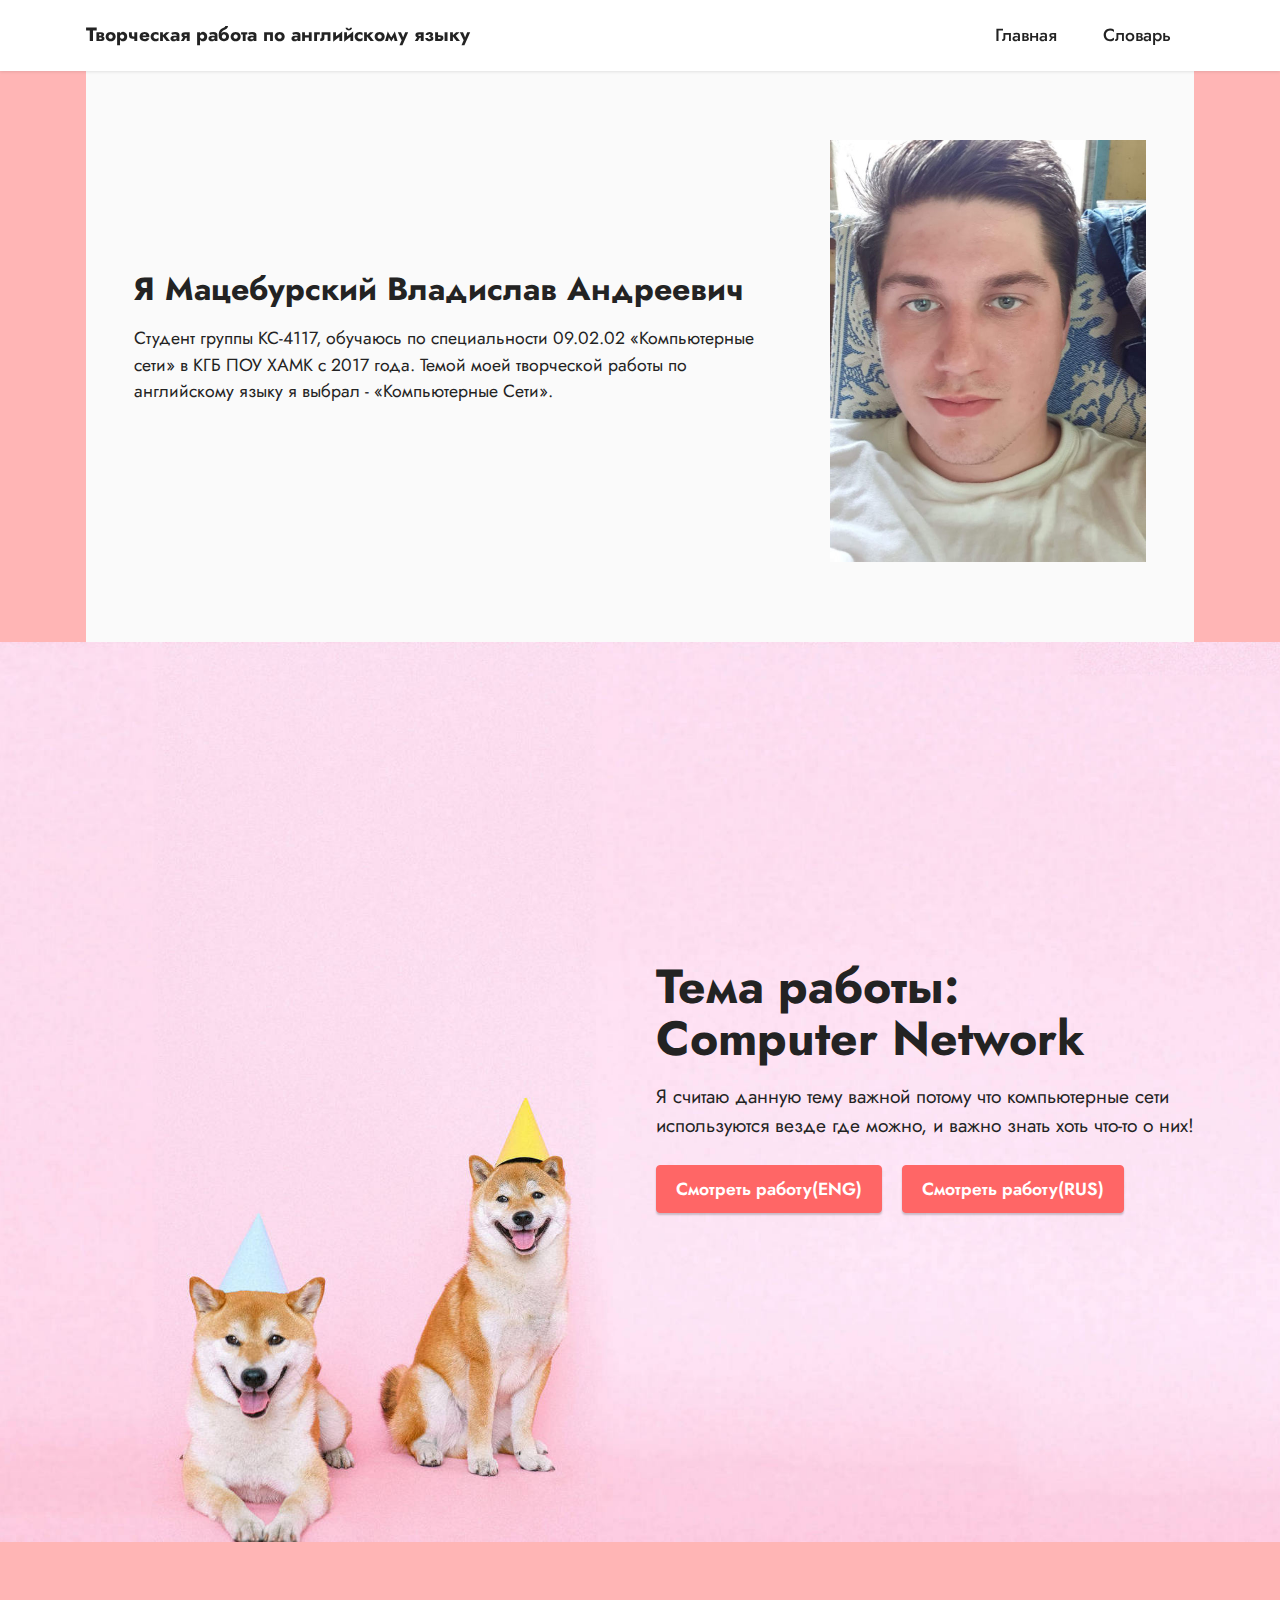
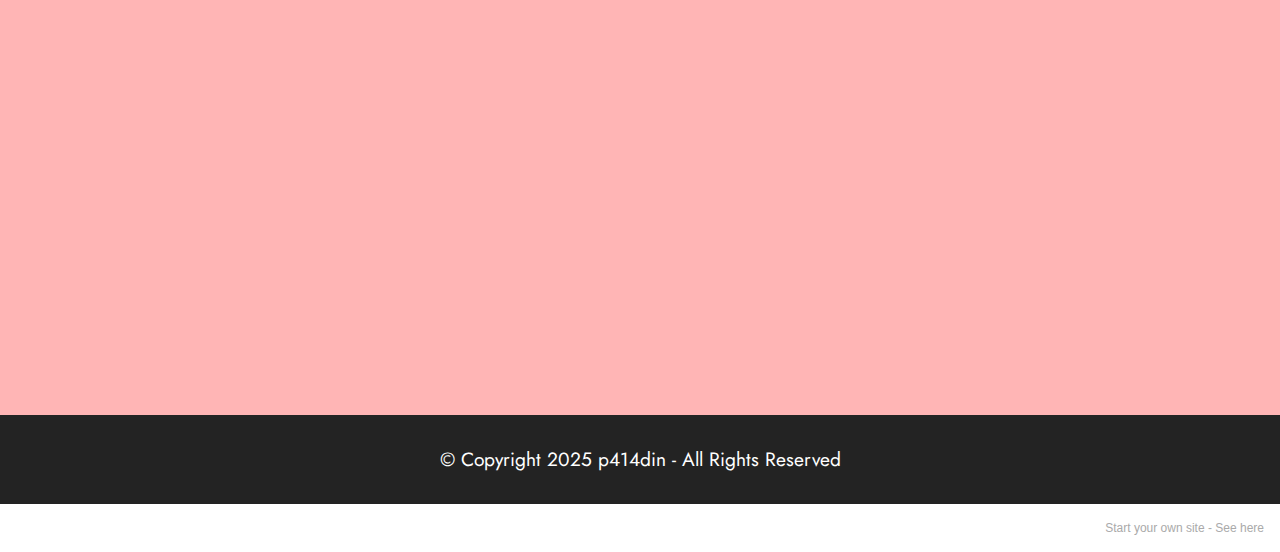
==== index.html @ f110c223 "site" ====
<!DOCTYPE html>
<html lang="ru"   >
<head>
  <!-- Site made with Mobirise Website Builder v5.2.0, https://mobirise.com -->
  <meta charset="UTF-8">
  <meta http-equiv="X-UA-Compatible" content="IE=edge">
  <meta name="generator" content="Mobirise v5.2.0, mobirise.com">
  <meta name="viewport" content="width=device-width, initial-scale=1, minimum-scale=1">
  <link rel="shortcut icon" href="assets/images/728302a9-39b8-4b54-9723-bbca6a184ed6-200x200-128x128-1.png" type="image/x-icon">
  <meta name="description" content="">
  
  
  <title>Home</title>
  <link rel="stylesheet" href="assets/tether/tether.min.css">
  <link rel="stylesheet" href="assets/bootstrap/css/bootstrap.min.css">
  <link rel="stylesheet" href="assets/bootstrap/css/bootstrap-grid.min.css">
  <link rel="stylesheet" href="assets/bootstrap/css/bootstrap-reboot.min.css">
  <link rel="stylesheet" href="assets/dropdown/css/style.css">
  <link rel="stylesheet" href="assets/socicon/css/styles.css">
  <link rel="stylesheet" href="assets/theme/css/style.css">
  <link rel="preload" as="style" href="assets/mobirise/css/mbr-additional.css"><link rel="stylesheet" href="assets/mobirise/css/mbr-additional.css" type="text/css">
  
  
  
  
</head>
<body>
  
  <section class="menu menu3 cid-snl3WfoTBf" once="menu" id="menu3-0">
    
    <nav class="navbar navbar-dropdown navbar-fixed-top navbar-expand-lg">
        <div class="container">
            <div class="navbar-brand">
                
                <span class="navbar-caption-wrap"><a class="navbar-caption text-black display-7" href="https://mobiri.se">Творческая работа по английскому языку</a></span>
            </div>
            <button class="navbar-toggler" type="button" data-toggle="collapse" data-target="#navbarSupportedContent" aria-controls="navbarNavAltMarkup" aria-expanded="false" aria-label="Toggle navigation">
                <div class="hamburger">
                    <span></span>
                    <span></span>
                    <span></span>
                    <span></span>
                </div>
            </button>
            <div class="collapse navbar-collapse" id="navbarSupportedContent">
                <ul class="navbar-nav nav-dropdown nav-right" data-app-modern-menu="true"><li class="nav-item"><a class="nav-link link text-black text-primary display-4" href="index.html">Главная</a></li>
                    
                    <li class="nav-item"><a class="nav-link link text-black text-primary display-4" href="page2.html">Словарь</a>
                    </li></ul>
                
                
            </div>
        </div>
    </nav>
</section>

<section class="features15 cid-snl63qIcV4" id="features16-3">

    

    
    <div class="container">
        <div class="content-wrapper">
            <div class="row align-items-center">
                <div class="col-12 col-lg">
                    <div class="text-wrapper">
                        <h6 class="card-title mbr-fonts-style display-5"><strong>Я Мацебурский Владислав Андреевич</strong></h6>
                        <p class="mbr-text mbr-fonts-style mb-4 display-4">Студент группы КС-4117, обучаюсь по специальности 09.02.02 «Компьютерные сети» в КГБ ПОУ ХАМК с 2017 года. Темой моей творческой работы по английскому языку я выбрал - «Компьютерные Сети».</p>
                        
                    </div>
                </div>
                <div class="col-12 col-lg-4">
                    <div class="image-wrapper">
                        <img src="assets/images/20200704-150035-632x843.jpg" alt="Mobirise">
                    </div>
                </div>
            </div>
        </div>
    </div>
</section>

<section class="header7 cid-snl48oc18W mbr-fullscreen" id="header7-1">

    

    

    <div class="text-right container">
        <div class="row justify-content-end">
            <div class="col-12 col-lg-6">
                <h1 class="mbr-section-title mbr-fonts-style mb-3 display-2"><strong>Тема работы: Computer Network</strong></h1>
                
                <p class="mbr-text mbr-fonts-style display-7">Я считаю данную тему важной потому что компьютерные сети используются везде где можно, и важно знать хоть что-то о них!</p>
                <div class="mbr-section-btn mt-3"><a class="btn btn-secondary display-4" href="page1.html">Смотреть работу(ENG)</a> <a class="btn btn-secondary display-4" href="page3.html">Смотреть работу(RUS)</a></div>
            </div>
        </div>
    </div>
</section>

<section class="header16 cid-sntyJ9G0XM" id="header16-y">

    

    

    <div class="container">
        <div class="row justify-content-center">
            <div class="col-12 col-lg-8">
                
                
                
                <div class="video-wrapper mt-4"><iframe class="mbr-embedded-video" src="https://www.youtube.com/embed/uaWW2tgfe-A?rel=0&amp;amp;showinfo=0&amp;autoplay=1&amp;loop=1&amp;playlist=uaWW2tgfe-A" width="1280" height="720" frameborder="0" allowfullscreen></iframe></div>
            </div>
        </div>
    </div>
</section>

<section class="footer7 cid-snnNPq6und" once="footers" id="footer7-w">

    

    

    <div class="container">
        <div class="media-container-row align-center mbr-white">
            <div class="col-12">
                <p class="mbr-text mb-0 mbr-fonts-style display-7">
                    © Copyright 2025 p414din - All Rights Reserved
                </p>
            </div>
        </div>
    </div>
</section><section style="background-color: #fff; font-family: -apple-system, BlinkMacSystemFont, 'Segoe UI', 'Roboto', 'Helvetica Neue', Arial, sans-serif; color:#aaa; font-size:12px; padding: 0; align-items: center; display: flex;"><a href="https://mobirise.site/t" style="flex: 1 1; height: 3rem; padding-left: 1rem;"></a><p style="flex: 0 0 auto; margin:0; padding-right:1rem;">Start your own site - <a href="https://mobirise.site/v" style="color:#aaa;">See here</a></p></section><script src="assets/web/assets/jquery/jquery.min.js"></script>  <script src="assets/popper/popper.min.js"></script>  <script src="assets/tether/tether.min.js"></script>  <script src="assets/bootstrap/js/bootstrap.min.js"></script>  <script src="assets/smoothscroll/smooth-scroll.js"></script>  <script src="assets/dropdown/js/nav-dropdown.js"></script>  <script src="assets/dropdown/js/navbar-dropdown.js"></script>  <script src="assets/touchswipe/jquery.touch-swipe.min.js"></script>  <script src="assets/playervimeo/vimeo_player.js"></script>  <script src="assets/theme/js/script.js"></script>  
  
  
</body>
</html>
---- assets/dropdown/css/style.css ----
.navbar-dropdown {
  left: 0;
  padding: 0;
  position: absolute;
  right: 0;
  top: 0;
  transition: all 0.45s ease;
  z-index: 1030;
  background: #282828; }
  .navbar-dropdown .navbar-logo {
    margin-right: 0.8rem;
    transition: margin 0.3s ease-in-out;
    vertical-align: middle; }
    .navbar-dropdown .navbar-logo img {
      height: 3.125rem;
      transition: all 0.3s ease-in-out; }
    .navbar-dropdown .navbar-logo.mbr-iconfont {
      font-size: 3.125rem;
      line-height: 3.125rem; }
  .navbar-dropdown .navbar-caption {
    font-weight: 700;
    white-space: normal;
    vertical-align: -4px;
    line-height: 3.125rem !important; }
    .navbar-dropdown .navbar-caption, .navbar-dropdown .navbar-caption:hover {
      color: inherit;
      text-decoration: none; }
  .navbar-dropdown .mbr-iconfont + .navbar-caption {
    vertical-align: -1px; }
  .navbar-dropdown.navbar-fixed-top {
    position: fixed; }
  .navbar-dropdown .navbar-brand span {
    vertical-align: -4px; }
  .navbar-dropdown.bg-color.transparent {
    background: none; }
  .navbar-dropdown.navbar-short .navbar-brand {
    padding: 0.625rem 0; }
    .navbar-dropdown.navbar-short .navbar-brand span {
      vertical-align: -1px; }
  .navbar-dropdown.navbar-short .navbar-caption {
    line-height: 2.375rem !important;
    vertical-align: -2px; }
  .navbar-dropdown.navbar-short .navbar-logo {
    margin-right: 0.5rem; }
    .navbar-dropdown.navbar-short .navbar-logo img {
      height: 2.375rem; }
    .navbar-dropdown.navbar-short .navbar-logo.mbr-iconfont {
      font-size: 2.375rem;
      line-height: 2.375rem; }
  .navbar-dropdown.navbar-short .mbr-table-cell {
    height: 3.625rem; }
  .navbar-dropdown .navbar-close {
    left: 0.6875rem;
    position: fixed;
    top: 0.75rem;
    z-index: 1000; }
  .navbar-dropdown .hamburger-icon {
    content: "";
    display: inline-block;
    vertical-align: middle;
    width: 16px;
    -webkit-box-shadow: 0 -6px 0 1px #282828,0 0 0 1px #282828,0 6px 0 1px #282828;
    -moz-box-shadow: 0 -6px 0 1px #282828,0 0 0 1px #282828,0 6px 0 1px #282828;
    box-shadow: 0 -6px 0 1px #282828,0 0 0 1px #282828,0 6px 0 1px #282828; }

.dropdown-menu .dropdown-toggle[data-toggle="dropdown-submenu"]::after {
  border-bottom: 0.35em solid transparent;
  border-left: 0.35em solid;
  border-right: 0;
  border-top: 0.35em solid transparent;
  margin-left: 0.3rem; }

.dropdown-menu .dropdown-item:focus {
  outline: 0; }

.nav-dropdown {
  font-size: 0.75rem;
  font-weight: 500;
  height: auto !important; }
  .nav-dropdown .nav-btn {
    padding-left: 1rem; }
  .nav-dropdown .link {
    margin: .667em 1.667em;
    font-weight: 500;
    padding: 0;
    transition: color .2s ease-in-out; }
    .nav-dropdown .link.dropdown-toggle {
      margin-right: 2.583em; }
      .nav-dropdown .link.dropdown-toggle::after {
        margin-left: .25rem;
        border-top: 0.35em solid;
        border-right: 0.35em solid transparent;
        border-left: 0.35em solid transparent;
        border-bottom: 0; }
      .nav-dropdown .link.dropdown-toggle[aria-expanded="true"] {
        margin: 0;
        padding: 0.667em 3.263em  0.667em 1.667em; }
  .nav-dropdown .link::after,
  .nav-dropdown .dropdown-item::after {
    color: inherit; }
  .nav-dropdown .btn {
    font-size: 0.75rem;
    font-weight: 700;
    letter-spacing: 0;
    margin-bottom: 0;
    padding-left: 1.25rem;
    padding-right: 1.25rem; }
  .nav-dropdown .dropdown-menu {
    border-radius: 0;
    border: 0;
    left: 0;
    margin: 0;
    padding-bottom: 1.25rem;
    padding-top: 1.25rem;
    position: relative; }
  .nav-dropdown .dropdown-submenu {
    margin-left: 0.125rem;
    top: 0; }
  .nav-dropdown .dropdown-item {
    font-weight: 500;
    line-height: 2;
    padding: 0.3846em 4.615em 0.3846em 1.5385em;
    position: relative;
    transition: color .2s ease-in-out, background-color .2s ease-in-out; }
    .nav-dropdown .dropdown-item::after {
      margin-top: -0.3077em;
      position: absolute;
      right: 1.1538em;
      top: 50%; }
    .nav-dropdown .dropdown-item:focus, .nav-dropdown .dropdown-item:hover {
      background: none; }

@media (max-width: 767px) {
  .nav-dropdown.navbar-toggleable-sm {
    bottom: 0;
    display: none;
    left: 0;
    overflow-x: hidden;
    position: fixed;
    top: 0;
    transform: translateX(-100%);
    -ms-transform: translateX(-100%);
    -webkit-transform: translateX(-100%);
    width: 18.75rem;
    z-index: 999; } }
.nav-dropdown.navbar-toggleable-xl {
  bottom: 0;
  display: none;
  left: 0;
  overflow-x: hidden;
  position: fixed;
  top: 0;
  transform: translateX(-100%);
  -ms-transform: translateX(-100%);
  -webkit-transform: translateX(-100%);
  width: 18.75rem;
  z-index: 999; }

.nav-dropdown-sm {
  display: block !important;
  overflow-x: hidden;
  overflow: auto;
  padding-top: 3.875rem; }
  .nav-dropdown-sm::after {
    content: "";
    display: block;
    height: 3rem;
    width: 100%; }
  .nav-dropdown-sm.collapse.in ~ .navbar-close {
    display: block !important; }
  .nav-dropdown-sm.collapsing, .nav-dropdown-sm.collapse.in {
    transform: translateX(0);
    -ms-transform: translateX(0);
    -webkit-transform: translateX(0);
    transition: all 0.25s ease-out;
    -webkit-transition: all 0.25s ease-out;
    background: #282828; }
  .nav-dropdown-sm.collapsing[aria-expanded="false"] {
    transform: translateX(-100%);
    -ms-transform: translateX(-100%);
    -webkit-transform: translateX(-100%); }
  .nav-dropdown-sm .nav-item {
    display: block;
    margin-left: 0 !important;
    padding-left: 0; }
  .nav-dropdown-sm .link,
  .nav-dropdown-sm .dropdown-item {
    border-top: 1px dotted rgba(255, 255, 255, 0.1);
    font-size: 0.8125rem;
    line-height: 1.6;
    margin: 0 !important;
    padding: 0.875rem 2.4rem 0.875rem 1.5625rem !important;
    position: relative;
    white-space: normal; }
    .nav-dropdown-sm .link:focus, .nav-dropdown-sm .link:hover,
    .nav-dropdown-sm .dropdown-item:focus,
    .nav-dropdown-sm .dropdown-item:hover {
      background: rgba(0, 0, 0, 0.2) !important;
      color: #c0a375; }
  .nav-dropdown-sm .nav-btn {
    position: relative;
    padding: 1.5625rem 1.5625rem 0 1.5625rem; }
    .nav-dropdown-sm .nav-btn::before {
      border-top: 1px dotted rgba(255, 255, 255, 0.1);
      content: "";
      left: 0;
      position: absolute;
      top: 0;
      width: 100%; }
    .nav-dropdown-sm .nav-btn + .nav-btn {
      padding-top: 0.625rem; }
      .nav-dropdown-sm .nav-btn + .nav-btn::before {
        display: none; }
  .nav-dropdown-sm .btn {
    padding: 0.625rem 0; }
  .nav-dropdown-sm .dropdown-toggle[data-toggle="dropdown-submenu"]::after {
    margin-left: .25rem;
    border-top: 0.35em solid;
    border-right: 0.35em solid transparent;
    border-left: 0.35em solid transparent;
    border-bottom: 0; }
  .nav-dropdown-sm .dropdown-toggle[data-toggle="dropdown-submenu"][aria-expanded="true"]::after {
    border-top: 0;
    border-right: 0.35em solid transparent;
    border-left: 0.35em solid transparent;
    border-bottom: 0.35em solid; }
  .nav-dropdown-sm .dropdown-menu {
    margin: 0;
    padding: 0;
    position: relative;
    top: 0;
    left: 0;
    width: 100%;
    border: 0;
    float: none;
    border-radius: 0;
    background: none; }
  .nav-dropdown-sm .dropdown-submenu {
    left: 100%;
    margin-left: 0.125rem;
    margin-top: -1.25rem;
    top: 0; }

.navbar-toggleable-sm .nav-dropdown .dropdown-menu {
  position: absolute; }

.navbar-toggleable-sm .nav-dropdown .dropdown-submenu {
  left: 100%;
  margin-left: 0.125rem;
  margin-top: -1.25rem;
  top: 0; }

.navbar-toggleable-sm.opened .nav-dropdown .dropdown-menu {
  position: relative; }

.navbar-toggleable-sm.opened .nav-dropdown .dropdown-submenu {
  left: 0;
  margin-left: 00rem;
  margin-top: 0rem;
  top: 0; }

.is-builder .nav-dropdown.collapsing {
  transition: none !important; }

/*# sourceMappingURL=style.css.map */
---- assets/socicon/css/styles.css ----
@charset "UTF-8";

@font-face {
  font-family: 'Socicon';
  src:  url('../fonts/socicon.eot');
  src:  url('../fonts/socicon.eot?#iefix') format('embedded-opentype'),
    url('../fonts/socicon.woff2') format('woff2'),
    url('../fonts/socicon.ttf') format('truetype'),
    url('../fonts/socicon.woff') format('woff'),
    url('../fonts/socicon.svg#socicon') format('svg');
  font-weight: normal;
  font-style: normal;
}

[data-icon]:before {
  font-family: "socicon" !important;
  content: attr(data-icon);
  font-style: normal !important;
  font-weight: normal !important;
  font-variant: normal !important;
  text-transform: none !important;
  speak: none;
  line-height: 1;
  -webkit-font-smoothing: antialiased;
  -moz-osx-font-smoothing: grayscale;
}

[class^="socicon-"], [class*=" socicon-"] {
  /* use !important to prevent issues with browser extensions that change fonts */
  font-family: 'Socicon' !important;
  speak: none;
  font-style: normal;
  font-weight: normal;
  font-variant: normal;
  text-transform: none;
  line-height: 1;

  /* Better Font Rendering =========== */
  -webkit-font-smoothing: antialiased;
  -moz-osx-font-smoothing: grayscale;
}

.socicon-eitaa:before {
  content: "\e97c";
}
.socicon-soroush:before {
  content: "\e97d";
}
.socicon-bale:before {
  content: "\e97e";
}
.socicon-zazzle:before {
  content: "\e97b";
}
.socicon-society6:before {
  content: "\e97a";
}
.socicon-redbubble:before {
  content: "\e979";
}
.socicon-avvo:before {
  content: "\e978";
}
.socicon-stitcher:before {
  content: "\e977";
}
.socicon-googlehangouts:before {
  content: "\e974";
}
.socicon-dlive:before {
  content: "\e975";
}
.socicon-vsco:before {
  content: "\e976";
}
.socicon-flipboard:before {
  content: "\e973";
}
.socicon-ubuntu:before {
  content: "\e958";
}
.socicon-artstation:before {
  content: "\e959";
}
.socicon-invision:before {
  content: "\e95a";
}
.socicon-torial:before {
  content: "\e95b";
}
.socicon-collectorz:before {
  content: "\e95c";
}
.socicon-seenthis:before {
  content: "\e95d";
}
.socicon-googleplaymusic:before {
  content: "\e95e";
}
.socicon-debian:before {
  content: "\e95f";
}
.socicon-filmfreeway:before {
  content: "\e960";
}
.socicon-gnome:before {
  content: "\e961";
}
.socicon-itchio:before {
  content: "\e962";
}
.socicon-jamendo:before {
  content: "\e963";
}
.socicon-mix:before {
  content: "\e964";
}
.socicon-sharepoint:before {
  content: "\e965";
}
.socicon-tinder:before {
  content: "\e966";
}
.socicon-windguru:before {
  content: "\e967";
}
.socicon-cdbaby:before {
  content: "\e968";
}
.socicon-elementaryos:before {
  content: "\e969";
}
.socicon-stage32:before {
  content: "\e96a";
}
.socicon-tiktok:before {
  content: "\e96b";
}
.socicon-gitter:before {
  content: "\e96c";
}
.socicon-letterboxd:before {
  content: "\e96d";
}
.socicon-threema:before {
  content: "\e96e";
}
.socicon-splice:before {
  content: "\e96f";
}
.socicon-metapop:before {
  content: "\e970";
}
.socicon-naver:before {
  content: "\e971";
}
.socicon-remote:before {
  content: "\e972";
}
.socicon-internet:before {
  content: "\e957";
}
.socicon-moddb:before {
  content: "\e94b";
}
.socicon-indiedb:before {
  content: "\e94c";
}
.socicon-traxsource:before {
  content: "\e94d";
}
.socicon-gamefor:before {
  content: "\e94e";
}
.socicon-pixiv:before {
  content: "\e94f";
}
.socicon-myanimelist:before {
  content: "\e950";
}
.socicon-blackberry:before {
  content: "\e951";
}
.socicon-wickr:before {
  content: "\e952";
}
.socicon-spip:before {
  content: "\e953";
}
.socicon-napster:before {
  content: "\e954";
}
.socicon-beatport:before {
  content: "\e955";
}
.socicon-hackerone:before {
  content: "\e956";
}
.socicon-hackernews:before {
  content: "\e946";
}
.socicon-smashwords:before {
  content: "\e947";
}
.socicon-kobo:before {
  content: "\e948";
}
.socicon-bookbub:before {
  content: "\e949";
}
.socicon-mailru:before {
  content: "\e94a";
}
.socicon-gitlab:before {
  content: "\e945";
}
.socicon-instructables:before {
  content: "\e944";
}
.socicon-portfolio:before {
  content: "\e943";
}
.socicon-codered:before {
  content: "\e940";
}
.socicon-origin:before {
  content: "\e941";
}
.socicon-nextdoor:before {
  content: "\e942";
}
.socicon-udemy:before {
  content: "\e93f";
}
.socicon-livemaster:before {
  content: "\e93e";
}
.socicon-crunchbase:before {
  content: "\e93b";
}
.socicon-homefy:before {
  content: "\e93c";
}
.socicon-calendly:before {
  content: "\e93d";
}
.socicon-realtor:before {
  content: "\e90f";
}
.socicon-tidal:before {
  content: "\e910";
}
.socicon-qobuz:before {
  content: "\e911";
}
.socicon-natgeo:before {
  content: "\e912";
}
.socicon-mastodon:before {
  content: "\e913";
}
.socicon-unsplash:before {
  content: "\e914";
}
.socicon-homeadvisor:before {
  content: "\e915";
}
.socicon-angieslist:before {
  content: "\e916";
}
.socicon-codepen:before {
  content: "\e917";
}
.socicon-slack:before {
  content: "\e918";
}
.socicon-openaigym:before {
  content: "\e919";
}
.socicon-logmein:before {
  content: "\e91a";
}
.socicon-fiverr:before {
  content: "\e91b";
}
.socicon-gotomeeting:before {
  content: "\e91c";
}
.socicon-aliexpress:before {
  content: "\e91d";
}
.socicon-guru:before {
  content: "\e91e";
}
.socicon-appstore:before {
  content: "\e91f";
}
.socicon-homes:before {
  content: "\e920";
}
.socicon-zoom:before {
  content: "\e921";
}
.socicon-alibaba:before {
  content: "\e922";
}
.socicon-craigslist:before {
  content: "\e923";
}
.socicon-wix:before {
  content: "\e924";
}
.socicon-redfin:before {
  content: "\e925";
}
.socicon-googlecalendar:before {
  content: "\e926";
}
.socicon-shopify:before {
  content: "\e927";
}
.socicon-freelancer:before {
  content: "\e928";
}
.socicon-seedrs:before {
  content: "\e929";
}
.socicon-bing:before {
  content: "\e92a";
}
.socicon-doodle:before {
  content: "\e92b";
}
.socicon-bonanza:before {
  content: "\e92c";
}
.socicon-squarespace:before {
  content: "\e92d";
}
.socicon-toptal:before {
  content: "\e92e";
}
.socicon-gust:before {
  content: "\e92f";
}
.socicon-ask:before {
  content: "\e930";
}
.socicon-trulia:before {
  content: "\e931";
}
.socicon-loomly:before {
  content: "\e932";
}
.socicon-ghost:before {
  content: "\e933";
}
.socicon-upwork:before {
  content: "\e934";
}
.socicon-fundable:before {
  content: "\e935";
}
.socicon-booking:before {
  content: "\e936";
}
.socicon-googlemaps:before {
  content: "\e937";
}
.socicon-zillow:before {
  content: "\e938";
}
.socicon-niconico:before {
  content: "\e939";
}
.socicon-toneden:before {
  content: "\e93a";
}
.socicon-augment:before {
  content: "\e908";
}
.socicon-bitbucket:before {
  content: "\e909";
}
.socicon-fyuse:before {
  content: "\e90a";
}
.socicon-yt-gaming:before {
  content: "\e90b";
}
.socicon-sketchfab:before {
  content: "\e90c";
}
.socicon-mobcrush:before {
  content: "\e90d";
}
.socicon-microsoft:before {
  content: "\e90e";
}
.socicon-pandora:before {
  content: "\e907";
}
.socicon-messenger:before {
  content: "\e906";
}
.socicon-gamewisp:before {
  content: "\e905";
}
.socicon-bloglovin:before {
  content: "\e904";
}
.socicon-tunein:before {
  content: "\e903";
}
.socicon-gamejolt:before {
  content: "\e901";
}
.socicon-trello:before {
  content: "\e902";
}
.socicon-spreadshirt:before {
  content: "\e900";
}
.socicon-500px:before {
  content: "\e000";
}
.socicon-8tracks:before {
  content: "\e001";
}
.socicon-airbnb:before {
  content: "\e002";
}
.socicon-alliance:before {
  content: "\e003";
}
.socicon-amazon:before {
  content: "\e004";
}
.socicon-amplement:before {
  content: "\e005";
}
.socicon-android:before {
  content: "\e006";
}
.socicon-angellist:before {
  content: "\e007";
}
.socicon-apple:before {
  content: "\e008";
}
.socicon-appnet:before {
  content: "\e009";
}
.socicon-baidu:before {
  content: "\e00a";
}
.socicon-bandcamp:before {
  content: "\e00b";
}
.socicon-battlenet:before {
  content: "\e00c";
}
.socicon-mixer:before {
  content: "\e00d";
}
.socicon-bebee:before {
  content: "\e00e";
}
.socicon-bebo:before {
  content: "\e00f";
}
.socicon-behance:before {
  content: "\e010";
}
.socicon-blizzard:before {
  content: "\e011";
}
.socicon-blogger:before {
  content: "\e012";
}
.socicon-buffer:before {
  content: "\e013";
}
.socicon-chrome:before {
  content: "\e014";
}
.socicon-coderwall:before {
  content: "\e015";
}
.socicon-curse:before {
  content: "\e016";
}
.socicon-dailymotion:before {
  content: "\e017";
}
.socicon-deezer:before {
  content: "\e018";
}
.socicon-delicious:before {
  content: "\e019";
}
.socicon-deviantart:before {
  content: "\e01a";
}
.socicon-diablo:before {
  content: "\e01b";
}
.socicon-digg:before {
  content: "\e01c";
}
.socicon-discord:before {
  content: "\e01d";
}
.socicon-disqus:before {
  content: "\e01e";
}
.socicon-douban:before {
  content: "\e01f";
}
.socicon-draugiem:before {
  content: "\e020";
}
.socicon-dribbble:before {
  content: "\e021";
}
.socicon-drupal:before {
  content: "\e022";
}
.socicon-ebay:before {
  content: "\e023";
}
.socicon-ello:before {
  content: "\e024";
}
.socicon-endomodo:before {
  content: "\e025";
}
.socicon-envato:before {
  content: "\e026";
}
.socicon-etsy:before {
  content: "\e027";
}
.socicon-facebook:before {
  content: "\e028";
}
.socicon-feedburner:before {
  content: "\e029";
}
.socicon-filmweb:before {
  content: "\e02a";
}
.socicon-firefox:before {
  content: "\e02b";
}
.socicon-flattr:before {
  content: "\e02c";
}
.socicon-flickr:before {
  content: "\e02d";
}
.socicon-formulr:before {
  content: "\e02e";
}
.socicon-forrst:before {
  content: "\e02f";
}
.socicon-foursquare:before {
  content: "\e030";
}
.socicon-friendfeed:before {
  content: "\e031";
}
.socicon-github:before {
  content: "\e032";
}
.socicon-goodreads:before {
  content: "\e033";
}
.socicon-google:before {
  content: "\e034";
}
.socicon-googlescholar:before {
  content: "\e035";
}
.socicon-googlegroups:before {
  content: "\e036";
}
.socicon-googlephotos:before {
  content: "\e037";
}
.socicon-googleplus:before {
  content: "\e038";
}
.socicon-grooveshark:before {
  content: "\e039";
}
.socicon-hackerrank:before {
  content: "\e03a";
}
.socicon-hearthstone:before {
  content: "\e03b";
}
.socicon-hellocoton:before {
  content: "\e03c";
}
.socicon-heroes:before {
  content: "\e03d";
}
.socicon-smashcast:before {
  content: "\e03e";
}
.socicon-horde:before {
  content: "\e03f";
}
.socicon-houzz:before {
  content: "\e040";
}
.socicon-icq:before {
  content: "\e041";
}
.socicon-identica:before {
  content: "\e042";
}
.socicon-imdb:before {
  content: "\e043";
}
.socicon-instagram:before {
  content: "\e044";
}
.socicon-issuu:before {
  content: "\e045";
}
.socicon-istock:before {
  content: "\e046";
}
.socicon-itunes:before {
  content: "\e047";
}
.socicon-keybase:before {
  content: "\e048";
}
.socicon-lanyrd:before {
  content: "\e049";
}
.socicon-lastfm:before {
  content: "\e04a";
}
.socicon-line:before {
  content: "\e04b";
}
.socicon-linkedin:before {
  content: "\e04c";
}
.socicon-livejournal:before {
  content: "\e04d";
}
.socicon-lyft:before {
  content: "\e04e";
}
.socicon-macos:before {
  content: "\e04f";
}
.socicon-mail:before {
  content: "\e050";
}
.socicon-medium:before {
  content: "\e051";
}
.socicon-meetup:before {
  content: "\e052";
}
.socicon-mixcloud:before {
  content: "\e053";
}
.socicon-modelmayhem:before {
  content: "\e054";
}
.socicon-mumble:before {
  content: "\e055";
}
.socicon-myspace:before {
  content: "\e056";
}
.socicon-newsvine:before {
  content: "\e057";
}
.socicon-nintendo:before {
  content: "\e058";
}
.socicon-npm:before {
  content: "\e059";
}
.socicon-odnoklassniki:before {
  content: "\e05a";
}
.socicon-openid:before {
  content: "\e05b";
}
.socicon-opera:before {
  content: "\e05c";
}
.socicon-outlook:before {
  content: "\e05d";
}
.socicon-overwatch:before {
  content: "\e05e";
}
.socicon-patreon:before {
  content: "\e05f";
}
.socicon-paypal:before {
  content: "\e060";
}
.socicon-periscope:before {
  content: "\e061";
}
.socicon-persona:before {
  content: "\e062";
}
.socicon-pinterest:before {
  content: "\e063";
}
.socicon-play:before {
  content: "\e064";
}
.socicon-player:before {
  content: "\e065";
}
.socicon-playstation:before {
  content: "\e066";
}
.socicon-pocket:before {
  content: "\e067";
}
.socicon-qq:before {
  content: "\e068";
}
.socicon-quora:before {
  content: "\e069";
}
.socicon-raidcall:before {
  content: "\e06a";
}
.socicon-ravelry:before {
  content: "\e06b";
}
.socicon-reddit:before {
  content: "\e06c";
}
.socicon-renren:before {
  content: "\e06d";
}
.socicon-researchgate:before {
  content: "\e06e";
}
.socicon-residentadvisor:before {
  content: "\e06f";
}
.socicon-reverbnation:before {
  content: "\e070";
}
.socicon-rss:before {
  content: "\e071";
}
.socicon-sharethis:before {
  content: "\e072";
}
.socicon-skype:before {
  content: "\e073";
}
.socicon-slideshare:before {
  content: "\e074";
}
.socicon-smugmug:before {
  content: "\e075";
}
.socicon-snapchat:before {
  content: "\e076";
}
.socicon-songkick:before {
  content: "\e077";
}
.socicon-soundcloud:before {
  content: "\e078";
}
.socicon-spotify:before {
  content: "\e079";
}
.socicon-stackexchange:before {
  content: "\e07a";
}
.socicon-stackoverflow:before {
  content: "\e07b";
}
.socicon-starcraft:before {
  content: "\e07c";
}
.socicon-stayfriends:before {
  content: "\e07d";
}
.socicon-steam:before {
  content: "\e07e";
}
.socicon-storehouse:before {
  content: "\e07f";
}
.socicon-strava:before {
  content: "\e080";
}
.socicon-streamjar:before {
  content: "\e081";
}
.socicon-stumbleupon:before {
  content: "\e082";
}
.socicon-swarm:before {
  content: "\e083";
}
.socicon-teamspeak:before {
  content: "\e084";
}
.socicon-teamviewer:before {
  content: "\e085";
}
.socicon-technorati:before {
  content: "\e086";
}
.socicon-telegram:before {
  content: "\e087";
}
.socicon-tripadvisor:before {
  content: "\e088";
}
.socicon-tripit:before {
  content: "\e089";
}
.socicon-triplej:before {
  content: "\e08a";
}
.socicon-tumblr:before {
  content: "\e08b";
}
.socicon-twitch:before {
  content: "\e08c";
}
.socicon-twitter:before {
  content: "\e08d";
}
.socicon-uber:before {
  content: "\e08e";
}
.socicon-ventrilo:before {
  content: "\e08f";
}
.socicon-viadeo:before {
  content: "\e090";
}
.socicon-viber:before {
  content: "\e091";
}
.socicon-viewbug:before {
  content: "\e092";
}
.socicon-vimeo:before {
  content: "\e093";
}
.socicon-vine:before {
  content: "\e094";
}
.socicon-vkontakte:before {
  content: "\e095";
}
.socicon-warcraft:before {
  content: "\e096";
}
.socicon-wechat:before {
  content: "\e097";
}
.socicon-weibo:before {
  content: "\e098";
}
.socicon-whatsapp:before {
  content: "\e099";
}
.socicon-wikipedia:before {
  content: "\e09a";
}
.socicon-windows:before {
  content: "\e09b";
}
.socicon-wordpress:before {
  content: "\e09c";
}
.socicon-wykop:before {
  content: "\e09d";
}
.socicon-xbox:before {
  content: "\e09e";
}
.socicon-xing:before {
  content: "\e09f";
}
.socicon-yahoo:before {
  content: "\e0a0";
}
.socicon-yammer:before {
  content: "\e0a1";
}
.socicon-yandex:before {
  content: "\e0a2";
}
.socicon-yelp:before {
  content: "\e0a3";
}
.socicon-younow:before {
  content: "\e0a4";
}
.socicon-youtube:before {
  content: "\e0a5";
}
.socicon-zapier:before {
  content: "\e0a6";
}
.socicon-zerply:before {
  content: "\e0a7";
}
.socicon-zomato:before {
  content: "\e0a8";
}
.socicon-zynga:before {
  content: "\e0a9";
}
---- assets/theme/css/style.css ----
section {
  background-color: #ffffff;
}

body {
  font-style: normal;
  line-height: 1.5;
  font-weight: 400;
  color: #232323;
  position: relative;
}

section,
.container,
.container-fluid {
  position: relative;
  word-wrap: break-word;
}

a.mbr-iconfont:hover {
  text-decoration: none;
}

.article .lead p,
.article .lead ul,
.article .lead ol,
.article .lead pre,
.article .lead blockquote {
  margin-bottom: 0;
}

a {
  font-style: normal;
  font-weight: 400;
  cursor: pointer;
}

a, a:hover {
  text-decoration: none;
}

.mbr-section-title {
  font-style: normal;
  line-height: 1.3;
}

.mbr-section-subtitle {
  line-height: 1.3;
}

.mbr-text {
  font-style: normal;
  line-height: 1.7;
}

h1,
h2,
h3,
h4,
h5,
h6,
.display-1,
.display-2,
.display-4,
.display-5,
.display-7,
span,
p,
a {
  line-height: 1;
  word-break: break-word;
  word-wrap: break-word;
  font-weight: 400;
}

b,
strong {
  font-weight: bold;
}

input:-webkit-autofill, input:-webkit-autofill:hover, input:-webkit-autofill:focus, input:-webkit-autofill:active {
  -webkit-transition-delay: 9999s;
          transition-delay: 9999s;
  -webkit-transition-property: background-color, color;
  transition-property: background-color, color;
}

textarea[type="hidden"] {
  display: none;
}

section {
  background-position: 50% 50%;
  background-repeat: no-repeat;
  background-size: cover;
}

section .mbr-background-video,
section .mbr-background-video-preview {
  position: absolute;
  bottom: 0;
  left: 0;
  right: 0;
  top: 0;
}

.hidden {
  visibility: hidden;
}

.mbr-z-index20 {
  z-index: 20;
}

/*! Base colors */
.mbr-white {
  color: #ffffff;
}

.mbr-black {
  color: #111111;
}

.mbr-bg-white {
  background-color: #ffffff;
}

.mbr-bg-black {
  background-color: #000000;
}

/*! Text-aligns */
.align-left {
  text-align: left;
}

.align-center {
  text-align: center;
}

.align-right {
  text-align: right;
}

/*! Font-weight  */
.mbr-light {
  font-weight: 300;
}

.mbr-regular {
  font-weight: 400;
}

.mbr-semibold {
  font-weight: 500;
}

.mbr-bold {
  font-weight: 700;
}

/*! Media  */
.media-content {
  -ms-flex-preferred-size: 100%;
      flex-basis: 100%;
}

.media-container-row {
  display: -webkit-box;
  display: -ms-flexbox;
  display: flex;
  -webkit-box-orient: horizontal;
  -webkit-box-direction: normal;
      -ms-flex-direction: row;
          flex-direction: row;
  -ms-flex-wrap: wrap;
      flex-wrap: wrap;
  -webkit-box-pack: center;
      -ms-flex-pack: center;
          justify-content: center;
  -ms-flex-line-pack: center;
      align-content: center;
  -webkit-box-align: start;
      -ms-flex-align: start;
          align-items: start;
}

.media-container-row .media-size-item {
  width: 400px;
}

.media-container-column {
  display: -webkit-box;
  display: -ms-flexbox;
  display: flex;
  -webkit-box-orient: vertical;
  -webkit-box-direction: normal;
      -ms-flex-direction: column;
          flex-direction: column;
  -ms-flex-wrap: wrap;
      flex-wrap: wrap;
  -webkit-box-pack: center;
      -ms-flex-pack: center;
          justify-content: center;
  -ms-flex-line-pack: center;
      align-content: center;
  -webkit-box-align: stretch;
      -ms-flex-align: stretch;
          align-items: stretch;
}

.media-container-column > * {
  width: 100%;
}

@media (min-width: 992px) {
  .media-container-row {
    -ms-flex-wrap: nowrap;
        flex-wrap: nowrap;
  }
}

figure {
  margin-bottom: 0;
  overflow: hidden;
}

figure[mbr-media-size] {
  -webkit-transition: width 0.1s;
  transition: width 0.1s;
}

img,
iframe {
  display: block;
  width: 100%;
}

.card {
  background-color: transparent;
  border: none;
}

.card-box {
  width: 100%;
}

.card-img {
  text-align: center;
  -ms-flex-negative: 0;
      flex-shrink: 0;
  -webkit-flex-shrink: 0;
}

.media {
  max-width: 100%;
  margin: 0 auto;
}

.mbr-figure {
  -ms-flex-item-align: center;
      -ms-grid-row-align: center;
      align-self: center;
}

.media-container > div {
  max-width: 100%;
}

.mbr-figure img,
.card-img img {
  width: 100%;
}

@media (max-width: 991px) {
  .media-size-item {
    width: auto !important;
  }
  .media {
    width: auto;
  }
  .mbr-figure {
    width: 100% !important;
  }
}

/*! Buttons */
.mbr-section-btn {
  margin-left: -0.6rem;
  margin-right: -0.6rem;
  font-size: 0;
}

.btn {
  font-weight: 600;
  border-width: 1px;
  font-style: normal;
  margin: 0.6rem 0.6rem;
  white-space: normal;
  -webkit-transition: all 0.2s ease-in-out;
  transition: all 0.2s ease-in-out;
  display: -webkit-inline-box;
  display: -ms-inline-flexbox;
  display: inline-flex;
  -webkit-box-align: center;
      -ms-flex-align: center;
          align-items: center;
  -webkit-box-pack: center;
      -ms-flex-pack: center;
          justify-content: center;
  word-break: break-word;
}

.btn-sm {
  font-weight: 600;
  letter-spacing: 0px;
  -webkit-transition: all 0.3s ease-in-out;
  transition: all 0.3s ease-in-out;
}

.btn-md {
  font-weight: 600;
  letter-spacing: 0px;
  -webkit-transition: all 0.3s ease-in-out;
  transition: all 0.3s ease-in-out;
}

.btn-lg {
  font-weight: 600;
  letter-spacing: 0px;
  -webkit-transition: all 0.3s ease-in-out;
  transition: all 0.3s ease-in-out;
}

.btn-form {
  margin: 0;
}

.btn-form:hover {
  cursor: pointer;
}

nav .mbr-section-btn {
  margin-left: 0rem;
  margin-right: 0rem;
}

/*! Btn icon margin */
.btn .mbr-iconfont,
.btn.btn-sm .mbr-iconfont {
  -webkit-box-ordinal-group: 2;
      -ms-flex-order: 1;
          order: 1;
  cursor: pointer;
  margin-left: 0.5rem;
  vertical-align: sub;
}

.btn.btn-md .mbr-iconfont,
.btn.btn-md .mbr-iconfont {
  margin-left: 0.8rem;
}

.mbr-regular {
  font-weight: 400;
}

.mbr-semibold {
  font-weight: 500;
}

.mbr-bold {
  font-weight: 700;
}

[type="submit"] {
  -webkit-appearance: none;
}

/*! Full-screen */
.mbr-fullscreen .mbr-overlay {
  min-height: 100vh;
}

.mbr-fullscreen {
  display: -webkit-box;
  display: -ms-flexbox;
  display: flex;
  display: -moz-flex;
  display: -ms-flex;
  display: -o-flex;
  -webkit-box-align: center;
      -ms-flex-align: center;
          align-items: center;
  min-height: 100vh;
  padding-top: 3rem;
  padding-bottom: 3rem;
}

/*! Map */
.map {
  height: 25rem;
  position: relative;
}

.map iframe {
  width: 100%;
  height: 100%;
}

/*! Scroll to top arrow */
.mbr-arrow-up {
  bottom: 25px;
  right: 90px;
  position: fixed;
  text-align: right;
  z-index: 5000;
  color: #ffffff;
  font-size: 22px;
}

.mbr-arrow-up a {
  background: rgba(0, 0, 0, 0.2);
  border-radius: 50%;
  color: #fff;
  display: inline-block;
  height: 60px;
  width: 60px;
  border: 2px solid #fff;
  outline-style: none !important;
  position: relative;
  text-decoration: none;
  -webkit-transition: all 0.3s ease-in-out;
  transition: all 0.3s ease-in-out;
  cursor: pointer;
  text-align: center;
}

.mbr-arrow-up a:hover {
  background-color: rgba(0, 0, 0, 0.4);
}

.mbr-arrow-up a i {
  line-height: 60px;
}

.mbr-arrow-up-icon {
  display: block;
  color: #fff;
}

.mbr-arrow-up-icon::before {
  content: "\203a";
  display: inline-block;
  font-family: serif;
  font-size: 22px;
  line-height: 1;
  font-style: normal;
  position: relative;
  top: 6px;
  left: -4px;
  -webkit-transform: rotate(-90deg);
          transform: rotate(-90deg);
}

/*! Arrow Down */
.mbr-arrow {
  position: absolute;
  bottom: 45px;
  left: 50%;
  width: 60px;
  height: 60px;
  cursor: pointer;
  background-color: rgba(80, 80, 80, 0.5);
  border-radius: 50%;
  -webkit-transform: translateX(-50%);
          transform: translateX(-50%);
}

@media (max-width: 767px) {
  .mbr-arrow {
    display: none;
  }
}

.mbr-arrow > a {
  display: inline-block;
  text-decoration: none;
  outline-style: none;
  -webkit-animation: arrowdown 1.7s ease-in-out infinite;
          animation: arrowdown 1.7s ease-in-out infinite;
  color: #ffffff;
}

.mbr-arrow > a > i {
  position: absolute;
  top: -2px;
  left: 15px;
  font-size: 2rem;
}

#scrollToTop a i::before {
  content: "";
  position: absolute;
  display: block;
  border-bottom: 2.5px solid #fff;
  border-left: 2.5px solid #fff;
  width: 27.8%;
  height: 27.8%;
  left: 50%;
  top: 50%;
  -webkit-transform: rotate(135deg);
  transform: translateY(-30%) translateX(-50%) rotate(135deg);
}

@keyframes arrowdown {
  0% {
    -webkit-transform: translateY(0px);
            transform: translateY(0px);
  }
  50% {
    -webkit-transform: translateY(-5px);
            transform: translateY(-5px);
  }
  100% {
    -webkit-transform: translateY(0px);
            transform: translateY(0px);
  }
}

@-webkit-keyframes arrowdown {
  0% {
    -webkit-transform: translateY(0px);
            transform: translateY(0px);
  }
  50% {
    -webkit-transform: translateY(-5px);
            transform: translateY(-5px);
  }
  100% {
    -webkit-transform: translateY(0px);
            transform: translateY(0px);
  }
}

@media (max-width: 500px) {
  .mbr-arrow-up {
    left: 50%;
    right: auto;
  }
}

/*Gradients animation*/
@keyframes gradient-animation {
  from {
    background-position: 0% 100%;
    -webkit-animation-timing-function: ease-in-out;
            animation-timing-function: ease-in-out;
  }
  to {
    background-position: 100% 0%;
    -webkit-animation-timing-function: ease-in-out;
            animation-timing-function: ease-in-out;
  }
}

@-webkit-keyframes gradient-animation {
  from {
    background-position: 0% 100%;
    -webkit-animation-timing-function: ease-in-out;
            animation-timing-function: ease-in-out;
  }
  to {
    background-position: 100% 0%;
    -webkit-animation-timing-function: ease-in-out;
            animation-timing-function: ease-in-out;
  }
}

.bg-gradient {
  background-size: 200% 200%;
  animation: gradient-animation 5s infinite alternate;
  -webkit-animation: gradient-animation 5s infinite alternate;
}

.menu .navbar-brand {
  display: -webkit-flex;
}

.menu .navbar-brand span {
  display: -webkit-box;
  display: -ms-flexbox;
  display: flex;
  display: -webkit-flex;
}

.menu .navbar-brand .navbar-caption-wrap {
  display: -webkit-flex;
}

.menu .navbar-brand .navbar-logo img {
  display: -webkit-flex;
}

@media (min-width: 768px) and (max-width: 991px) {
  .menu .navbar-toggleable-sm .navbar-nav {
    display: -webkit-box;
    display: -ms-flexbox;
  }
}

@media (max-width: 991px) {
  .menu .navbar-collapse {
    max-height: 93.5vh;
  }
  .menu .navbar-collapse.show {
    overflow: auto;
  }
}

@media (min-width: 992px) {
  .menu .navbar-nav.nav-dropdown {
    display: -webkit-flex;
  }
  .menu .navbar-toggleable-sm .navbar-collapse {
    display: -webkit-flex !important;
  }
  .menu .collapsed .navbar-collapse {
    max-height: 93.5vh;
  }
  .menu .collapsed .navbar-collapse.show {
    overflow: auto;
  }
}

@media (max-width: 767px) {
  .menu .navbar-collapse {
    max-height: 80vh;
  }
}

.nav-link .mbr-iconfont {
  margin-right: .5rem;
}

.navbar {
  display: -webkit-flex;
  -webkit-flex-wrap: wrap;
  -webkit-align-items: center;
  -webkit-justify-content: space-between;
}

.navbar-collapse {
  -webkit-flex-basis: 100%;
  -webkit-flex-grow: 1;
  -webkit-align-items: center;
}

.nav-dropdown .link {
  padding: 0.667em 1.667em !important;
  margin: 0 !important;
}

.nav {
  display: -webkit-flex;
  -webkit-flex-wrap: wrap;
}

.row {
  display: -webkit-flex;
  -webkit-flex-wrap: wrap;
}

.justify-content-center {
  -webkit-justify-content: center;
}

.form-inline {
  display: -webkit-flex;
}

.card-wrapper {
  -webkit-flex: 1;
}

.carousel-control {
  z-index: 10;
  display: -webkit-flex;
}

.carousel-controls {
  display: -webkit-flex;
}

.media {
  display: -webkit-flex;
}

.form-group:focus {
  outline: none;
}

.jq-selectbox__select {
  padding: 7px 0;
  position: relative;
}

.jq-selectbox__dropdown {
  overflow: hidden;
  border-radius: 10px;
  position: absolute;
  top: 100%;
  left: 0 !important;
  width: 100% !important;
}

.jq-selectbox__trigger-arrow {
  right: 0;
  -webkit-transform: translateY(-50%);
          transform: translateY(-50%);
}

.jq-selectbox li {
  padding: 1.07em 0.5em;
}

input[type="range"] {
  padding-left: 0 !important;
  padding-right: 0 !important;
}

.modal-dialog,
.modal-content {
  height: 100%;
}

.modal-dialog .carousel-inner {
  height: calc(100vh - 1.75rem);
}

@media (max-width: 575px) {
  .modal-dialog .carousel-inner {
    height: calc(100vh - 1rem);
  }
}

.carousel-item {
  text-align: center;
}

.carousel-item img {
  margin: auto;
}

.navbar-toggler {
  -webkit-align-self: flex-start;
  -ms-flex-item-align: start;
  align-self: flex-start;
  padding: 0.25rem 0.75rem;
  font-size: 1.25rem;
  line-height: 1;
  background: transparent;
  border: 1px solid transparent;
  border-radius: 0.25rem;
}

.navbar-toggler:focus,
.navbar-toggler:hover {
  text-decoration: none;
}

.navbar-toggler-icon {
  display: inline-block;
  width: 1.5em;
  height: 1.5em;
  vertical-align: middle;
  content: "";
  background: no-repeat center center;
  background-size: 100% 100%;
}

.navbar-toggler-left {
  position: absolute;
  left: 1rem;
}

.navbar-toggler-right {
  position: absolute;
  right: 1rem;
}

.card-img {
  width: auto;
}

.menu .navbar.collapsed:not(.beta-menu) {
  -webkit-box-orient: vertical;
  -webkit-box-direction: normal;
      -ms-flex-direction: column;
          flex-direction: column;
}

.carousel-item.active,
.carousel-item-next,
.carousel-item-prev {
  display: -webkit-box;
  display: -ms-flexbox;
  display: flex;
}

.note-air-layout .dropup .dropdown-menu,
.note-air-layout .navbar-fixed-bottom .dropdown .dropdown-menu {
  bottom: initial !important;
}

html,
body {
  height: auto;
  min-height: 100vh;
}

.dropup .dropdown-toggle::after {
  display: none;
}

.form-asterisk {
  font-family: initial;
  position: absolute;
  top: -2px;
  font-weight: normal;
}

.form-control-label {
  position: relative;
  cursor: pointer;
  margin-bottom: 0.357em;
  padding: 0;
}

.alert {
  color: #ffffff;
  border-radius: 0;
  border: 0;
  font-size: 1.1rem;
  line-height: 1.5;
  margin-bottom: 1.875rem;
  padding: 1.25rem;
  position: relative;
  text-align: center;
}

.alert.alert-form::after {
  background-color: inherit;
  bottom: -7px;
  content: "";
  display: block;
  height: 14px;
  left: 50%;
  margin-left: -7px;
  position: absolute;
  -webkit-transform: rotate(45deg);
          transform: rotate(45deg);
  width: 14px;
}

.form-control {
  background-color: #ffffff;
  background-clip: border-box;
  color: #232323;
  line-height: 1rem !important;
  height: auto;
  padding: 0.6rem 1.2rem;
  -webkit-transition: border-color 0.25s ease 0s;
  transition: border-color 0.25s ease 0s;
  border: 1px solid transparent !important;
  border-radius: 4px;
  -webkit-box-shadow: rgba(0, 0, 0, 0.07) 0px 1px 1px 0px, rgba(0, 0, 0, 0.07) 0px 1px 3px 0px, rgba(0, 0, 0, 0.03) 0px 0px 0px 1px;
          box-shadow: rgba(0, 0, 0, 0.07) 0px 1px 1px 0px, rgba(0, 0, 0, 0.07) 0px 1px 3px 0px, rgba(0, 0, 0, 0.03) 0px 0px 0px 1px;
}

.form-active .form-control:invalid {
  border-color: red;
}

form .row {
  margin-left: -0.6rem;
  margin-right: -0.6rem;
}

form .row [class*="col"] {
  padding-left: 0.6rem;
  padding-right: 0.6rem;
}

form .mbr-section-btn {
  margin: 0;
  padding-left: 0.6rem;
  padding-right: 0.6rem;
}

form .btn {
  display: -webkit-box;
  display: -ms-flexbox;
  display: flex;
  padding: 0.6rem 1.2rem;
  margin: 0;
}

form .form-check-input {
  margin-top: .5;
}

textarea.form-control {
  line-height: 1.5rem !important;
}

.form-group {
  margin-bottom: 1.2rem;
}

.form-control,
form .btn {
  min-height: 48px;
}

.gdpr-block label span.textGDPR input[name='gdpr'] {
  top: 7px;
}

.form-control:focus {
  -webkit-box-shadow: none;
          box-shadow: none;
}

:focus {
  outline: none;
}

.mbr-overlay {
  background-color: #000;
  bottom: 0;
  left: 0;
  opacity: 0.5;
  position: absolute;
  right: 0;
  top: 0;
  z-index: 0;
  pointer-events: none;
}

blockquote {
  font-style: italic;
  padding: 3rem;
  font-size: 1.09rem;
  position: relative;
  border-left: 3px solid;
}

ul,
ol,
pre,
blockquote {
  margin-bottom: 2.3125rem;
}

.mt-4 {
  margin-top: 2rem !important;
}

.mb-4 {
  margin-bottom: 2rem !important;
}

@media (min-width: 992px) {
  .container {
    padding-left: 16px;
    padding-right: 16px;
  }
  .row {
    margin-left: -16px;
    margin-right: -16px;
  }
  .row > [class*="col"] {
    padding-left: 16px;
    padding-right: 16px;
  }
}

@media (min-width: 768px) {
  .container-fluid {
    padding-left: 32px;
    padding-right: 32px;
  }
}

@media (min-width: 768px) and (max-width: 991px) {
  .mbr-container {
    padding-left: 32px;
    padding-right: 32px;
  }
}

@media (max-width: 767px) {
  .mbr-container {
    padding-left: 16px;
    padding-right: 16px;
  }
}

.card-wrapper,
.item-wrapper {
  overflow: hidden;
}

.app-video-wrapper > img {
  opacity: 1;
}
/*# sourceMappingURL=style.css.map */.engine {
	position: absolute;
	text-indent: -2400px;
	text-align: center;
	padding: 0;
	top: 0;
	left: -2400px;
}
---- assets/mobirise/css/mbr-additional.css ----
@import url(https://fonts.googleapis.com/css?family=Jost:100,200,300,400,500,600,700,800,900,100i,200i,300i,400i,500i,600i,700i,800i,900i&display=swap);





body {
  font-family: Jost;
}
.display-1 {
  font-family: 'Jost', sans-serif;
  font-size: 4.6rem;
  line-height: 1.1;
}
.display-1 > .mbr-iconfont {
  font-size: 5.75rem;
}
.display-2 {
  font-family: 'Jost', sans-serif;
  font-size: 3rem;
  line-height: 1.1;
}
.display-2 > .mbr-iconfont {
  font-size: 3.75rem;
}
.display-4 {
  font-family: 'Jost', sans-serif;
  font-size: 1.1rem;
  line-height: 1.5;
}
.display-4 > .mbr-iconfont {
  font-size: 1.375rem;
}
.display-5 {
  font-family: 'Jost', sans-serif;
  font-size: 2rem;
  line-height: 1.5;
}
.display-5 > .mbr-iconfont {
  font-size: 2.5rem;
}
.display-7 {
  font-family: 'Jost', sans-serif;
  font-size: 1.2rem;
  line-height: 1.5;
}
.display-7 > .mbr-iconfont {
  font-size: 1.5rem;
}
/* ---- Fluid typography for mobile devices ---- */
/* 1.4 - font scale ratio ( bootstrap == 1.42857 ) */
/* 100vw - current viewport width */
/* (48 - 20)  48 == 48rem == 768px, 20 == 20rem == 320px(minimal supported viewport) */
/* 0.65 - min scale variable, may vary */
@media (max-width: 992px) {
  .display-1 {
    font-size: 3.68rem;
  }
}
@media (max-width: 768px) {
  .display-1 {
    font-size: 3.22rem;
    font-size: calc( 2.26rem + (4.6 - 2.26) * ((100vw - 20rem) / (48 - 20)));
    line-height: calc( 1.1 * (2.26rem + (4.6 - 2.26) * ((100vw - 20rem) / (48 - 20))));
  }
  .display-2 {
    font-size: 2.4rem;
    font-size: calc( 1.7rem + (3 - 1.7) * ((100vw - 20rem) / (48 - 20)));
    line-height: calc( 1.3 * (1.7rem + (3 - 1.7) * ((100vw - 20rem) / (48 - 20))));
  }
  .display-4 {
    font-size: 0.88rem;
    font-size: calc( 1.0350000000000001rem + (1.1 - 1.0350000000000001) * ((100vw - 20rem) / (48 - 20)));
    line-height: calc( 1.4 * (1.0350000000000001rem + (1.1 - 1.0350000000000001) * ((100vw - 20rem) / (48 - 20))));
  }
  .display-5 {
    font-size: 1.6rem;
    font-size: calc( 1.35rem + (2 - 1.35) * ((100vw - 20rem) / (48 - 20)));
    line-height: calc( 1.4 * (1.35rem + (2 - 1.35) * ((100vw - 20rem) / (48 - 20))));
  }
  .display-7 {
    font-size: 0.96rem;
    font-size: calc( 1.07rem + (1.2 - 1.07) * ((100vw - 20rem) / (48 - 20)));
    line-height: calc( 1.4 * (1.07rem + (1.2 - 1.07) * ((100vw - 20rem) / (48 - 20))));
  }
}
/* Buttons */
.btn {
  padding: 0.6rem 1.2rem;
  border-radius: 4px;
}
.btn-sm {
  padding: 0.6rem 1.2rem;
  border-radius: 4px;
}
.btn-md {
  padding: 0.6rem 1.2rem;
  border-radius: 4px;
}
.btn-lg {
  padding: 1rem 2.6rem;
  border-radius: 4px;
}
.bg-primary {
  background-color: #6592e6 !important;
}
.bg-success {
  background-color: #40b0bf !important;
}
.bg-info {
  background-color: #47b5ed !important;
}
.bg-warning {
  background-color: #ffe161 !important;
}
.bg-danger {
  background-color: #ff9966 !important;
}
.btn-primary,
.btn-primary:active {
  background-color: #6592e6 !important;
  border-color: #6592e6 !important;
  color: #ffffff !important;
  box-shadow: 0 2px 2px 0 rgba(0, 0, 0, 0.2);
}
.btn-primary:hover,
.btn-primary:focus,
.btn-primary.focus,
.btn-primary.active {
  color: #ffffff !important;
  background-color: #2260d2 !important;
  border-color: #2260d2 !important;
  box-shadow: 0 2px 5px 0 rgba(0, 0, 0, 0.2);
}
.btn-primary.disabled,
.btn-primary:disabled {
  color: #ffffff !important;
  background-color: #2260d2 !important;
  border-color: #2260d2 !important;
}
.btn-secondary,
.btn-secondary:active {
  background-color: #ff6666 !important;
  border-color: #ff6666 !important;
  color: #ffffff !important;
  box-shadow: 0 2px 2px 0 rgba(0, 0, 0, 0.2);
}
.btn-secondary:hover,
.btn-secondary:focus,
.btn-secondary.focus,
.btn-secondary.active {
  color: #ffffff !important;
  background-color: #ff0f0f !important;
  border-color: #ff0f0f !important;
  box-shadow: 0 2px 5px 0 rgba(0, 0, 0, 0.2);
}
.btn-secondary.disabled,
.btn-secondary:disabled {
  color: #ffffff !important;
  background-color: #ff0f0f !important;
  border-color: #ff0f0f !important;
}
.btn-info,
.btn-info:active {
  background-color: #47b5ed !important;
  border-color: #47b5ed !important;
  color: #ffffff !important;
  box-shadow: 0 2px 2px 0 rgba(0, 0, 0, 0.2);
}
.btn-info:hover,
.btn-info:focus,
.btn-info.focus,
.btn-info.active {
  color: #ffffff !important;
  background-color: #148cca !important;
  border-color: #148cca !important;
  box-shadow: 0 2px 5px 0 rgba(0, 0, 0, 0.2);
}
.btn-info.disabled,
.btn-info:disabled {
  color: #ffffff !important;
  background-color: #148cca !important;
  border-color: #148cca !important;
}
.btn-success,
.btn-success:active {
  background-color: #40b0bf !important;
  border-color: #40b0bf !important;
  color: #ffffff !important;
  box-shadow: 0 2px 2px 0 rgba(0, 0, 0, 0.2);
}
.btn-success:hover,
.btn-success:focus,
.btn-success.focus,
.btn-success.active {
  color: #ffffff !important;
  background-color: #2a747e !important;
  border-color: #2a747e !important;
  box-shadow: 0 2px 5px 0 rgba(0, 0, 0, 0.2);
}
.btn-success.disabled,
.btn-success:disabled {
  color: #ffffff !important;
  background-color: #2a747e !important;
  border-color: #2a747e !important;
}
.btn-warning,
.btn-warning:active {
  background-color: #ffe161 !important;
  border-color: #ffe161 !important;
  color: #614f00 !important;
  box-shadow: 0 2px 2px 0 rgba(0, 0, 0, 0.2);
}
.btn-warning:hover,
.btn-warning:focus,
.btn-warning.focus,
.btn-warning.active {
  color: #0a0800 !important;
  background-color: #ffd10a !important;
  border-color: #ffd10a !important;
  box-shadow: 0 2px 5px 0 rgba(0, 0, 0, 0.2);
}
.btn-warning.disabled,
.btn-warning:disabled {
  color: #614f00 !important;
  background-color: #ffd10a !important;
  border-color: #ffd10a !important;
}
.btn-danger,
.btn-danger:active {
  background-color: #ff9966 !important;
  border-color: #ff9966 !important;
  color: #ffffff !important;
  box-shadow: 0 2px 2px 0 rgba(0, 0, 0, 0.2);
}
.btn-danger:hover,
.btn-danger:focus,
.btn-danger.focus,
.btn-danger.active {
  color: #ffffff !important;
  background-color: #ff5f0f !important;
  border-color: #ff5f0f !important;
  box-shadow: 0 2px 5px 0 rgba(0, 0, 0, 0.2);
}
.btn-danger.disabled,
.btn-danger:disabled {
  color: #ffffff !important;
  background-color: #ff5f0f !important;
  border-color: #ff5f0f !important;
}
.btn-white,
.btn-white:active {
  background-color: #fafafa !important;
  border-color: #fafafa !important;
  color: #7a7a7a !important;
  box-shadow: 0 2px 2px 0 rgba(0, 0, 0, 0.2);
}
.btn-white:hover,
.btn-white:focus,
.btn-white.focus,
.btn-white.active {
  color: #4f4f4f !important;
  background-color: #cfcfcf !important;
  border-color: #cfcfcf !important;
  box-shadow: 0 2px 5px 0 rgba(0, 0, 0, 0.2);
}
.btn-white.disabled,
.btn-white:disabled {
  color: #7a7a7a !important;
  background-color: #cfcfcf !important;
  border-color: #cfcfcf !important;
}
.btn-black,
.btn-black:active {
  background-color: #232323 !important;
  border-color: #232323 !important;
  color: #ffffff !important;
  box-shadow: 0 2px 2px 0 rgba(0, 0, 0, 0.2);
}
.btn-black:hover,
.btn-black:focus,
.btn-black.focus,
.btn-black.active {
  color: #ffffff !important;
  background-color: #000000 !important;
  border-color: #000000 !important;
  box-shadow: 0 2px 5px 0 rgba(0, 0, 0, 0.2);
}
.btn-black.disabled,
.btn-black:disabled {
  color: #ffffff !important;
  background-color: #000000 !important;
  border-color: #000000 !important;
}
.btn-primary-outline,
.btn-primary-outline:active {
  background-color: transparent !important;
  border-color: transparent;
  color: #6592e6;
}
.btn-primary-outline:hover,
.btn-primary-outline:focus,
.btn-primary-outline.focus,
.btn-primary-outline.active {
  color: #2260d2 !important;
  background-color: transparent!important;
  border-color: transparent!important;
  box-shadow: none!important;
}
.btn-primary-outline.disabled,
.btn-primary-outline:disabled {
  color: #ffffff !important;
  background-color: #6592e6 !important;
  border-color: #6592e6 !important;
}
.btn-secondary-outline,
.btn-secondary-outline:active {
  background-color: transparent !important;
  border-color: transparent;
  color: #ff6666;
}
.btn-secondary-outline:hover,
.btn-secondary-outline:focus,
.btn-secondary-outline.focus,
.btn-secondary-outline.active {
  color: #ff0f0f !important;
  background-color: transparent!important;
  border-color: transparent!important;
  box-shadow: none!important;
}
.btn-secondary-outline.disabled,
.btn-secondary-outline:disabled {
  color: #ffffff !important;
  background-color: #ff6666 !important;
  border-color: #ff6666 !important;
}
.btn-info-outline,
.btn-info-outline:active {
  background-color: transparent !important;
  border-color: transparent;
  color: #47b5ed;
}
.btn-info-outline:hover,
.btn-info-outline:focus,
.btn-info-outline.focus,
.btn-info-outline.active {
  color: #148cca !important;
  background-color: transparent!important;
  border-color: transparent!important;
  box-shadow: none!important;
}
.btn-info-outline.disabled,
.btn-info-outline:disabled {
  color: #ffffff !important;
  background-color: #47b5ed !important;
  border-color: #47b5ed !important;
}
.btn-success-outline,
.btn-success-outline:active {
  background-color: transparent !important;
  border-color: transparent;
  color: #40b0bf;
}
.btn-success-outline:hover,
.btn-success-outline:focus,
.btn-success-outline.focus,
.btn-success-outline.active {
  color: #2a747e !important;
  background-color: transparent!important;
  border-color: transparent!important;
  box-shadow: none!important;
}
.btn-success-outline.disabled,
.btn-success-outline:disabled {
  color: #ffffff !important;
  background-color: #40b0bf !important;
  border-color: #40b0bf !important;
}
.btn-warning-outline,
.btn-warning-outline:active {
  background-color: transparent !important;
  border-color: transparent;
  color: #ffe161;
}
.btn-warning-outline:hover,
.btn-warning-outline:focus,
.btn-warning-outline.focus,
.btn-warning-outline.active {
  color: #ffd10a !important;
  background-color: transparent!important;
  border-color: transparent!important;
  box-shadow: none!important;
}
.btn-warning-outline.disabled,
.btn-warning-outline:disabled {
  color: #614f00 !important;
  background-color: #ffe161 !important;
  border-color: #ffe161 !important;
}
.btn-danger-outline,
.btn-danger-outline:active {
  background-color: transparent !important;
  border-color: transparent;
  color: #ff9966;
}
.btn-danger-outline:hover,
.btn-danger-outline:focus,
.btn-danger-outline.focus,
.btn-danger-outline.active {
  color: #ff5f0f !important;
  background-color: transparent!important;
  border-color: transparent!important;
  box-shadow: none!important;
}
.btn-danger-outline.disabled,
.btn-danger-outline:disabled {
  color: #ffffff !important;
  background-color: #ff9966 !important;
  border-color: #ff9966 !important;
}
.btn-black-outline,
.btn-black-outline:active {
  background-color: transparent !important;
  border-color: transparent;
  color: #232323;
}
.btn-black-outline:hover,
.btn-black-outline:focus,
.btn-black-outline.focus,
.btn-black-outline.active {
  color: #000000 !important;
  background-color: transparent!important;
  border-color: transparent!important;
  box-shadow: none!important;
}
.btn-black-outline.disabled,
.btn-black-outline:disabled {
  color: #ffffff !important;
  background-color: #232323 !important;
  border-color: #232323 !important;
}
.btn-white-outline,
.btn-white-outline:active {
  background-color: transparent !important;
  border-color: transparent;
  color: #fafafa;
}
.btn-white-outline:hover,
.btn-white-outline:focus,
.btn-white-outline.focus,
.btn-white-outline.active {
  color: #cfcfcf !important;
  background-color: transparent!important;
  border-color: transparent!important;
  box-shadow: none!important;
}
.btn-white-outline.disabled,
.btn-white-outline:disabled {
  color: #7a7a7a !important;
  background-color: #fafafa !important;
  border-color: #fafafa !important;
}
.text-primary {
  color: #6592e6 !important;
}
.text-secondary {
  color: #ff6666 !important;
}
.text-success {
  color: #40b0bf !important;
}
.text-info {
  color: #47b5ed !important;
}
.text-warning {
  color: #ffe161 !important;
}
.text-danger {
  color: #ff9966 !important;
}
.text-white {
  color: #fafafa !important;
}
.text-black {
  color: #232323 !important;
}
a.text-primary:hover,
a.text-primary:focus,
a.text-primary.active {
  color: #205ac5 !important;
}
a.text-secondary:hover,
a.text-secondary:focus,
a.text-secondary.active {
  color: #ff0000 !important;
}
a.text-success:hover,
a.text-success:focus,
a.text-success.active {
  color: #266a73 !important;
}
a.text-info:hover,
a.text-info:focus,
a.text-info.active {
  color: #1283bc !important;
}
a.text-warning:hover,
a.text-warning:focus,
a.text-warning.active {
  color: #facb00 !important;
}
a.text-danger:hover,
a.text-danger:focus,
a.text-danger.active {
  color: #ff5500 !important;
}
a.text-white:hover,
a.text-white:focus,
a.text-white.active {
  color: #c7c7c7 !important;
}
a.text-black:hover,
a.text-black:focus,
a.text-black.active {
  color: #000000 !important;
}
a[class*="text-"]:not(.nav-link):not(.dropdown-item):not([role]) {
  position: relative;
  background-image: transparent;
  background-size: 10000px 2px;
  background-repeat: no-repeat;
  background-position: 0px 1.2em;
  background-position: -10000px 1.2em;
}
a[class*="text-"]:not(.nav-link):not(.dropdown-item):not([role]):hover {
  transition: background-position 2s ease-in-out;
  background-image: linear-gradient(currentColor 50%, currentColor 50%);
  background-position: 0px 1.2em;
}
.nav-tabs .nav-link.active {
  color: #6592e6;
}
.nav-tabs .nav-link:not(.active) {
  color: #232323;
}
.alert-success {
  background-color: #70c770;
}
.alert-info {
  background-color: #47b5ed;
}
.alert-warning {
  background-color: #ffe161;
}
.alert-danger {
  background-color: #ff9966;
}
.mbr-gallery-filter li.active .btn {
  background-color: #6592e6;
  border-color: #6592e6;
  color: #ffffff;
}
.mbr-gallery-filter li.active .btn:focus {
  box-shadow: none;
}
a,
a:hover {
  color: #6592e6;
}
.mbr-plan-header.bg-primary .mbr-plan-subtitle,
.mbr-plan-header.bg-primary .mbr-plan-price-desc {
  color: #ffffff;
}
.mbr-plan-header.bg-success .mbr-plan-subtitle,
.mbr-plan-header.bg-success .mbr-plan-price-desc {
  color: #a0d8df;
}
.mbr-plan-header.bg-info .mbr-plan-subtitle,
.mbr-plan-header.bg-info .mbr-plan-price-desc {
  color: #ffffff;
}
.mbr-plan-header.bg-warning .mbr-plan-subtitle,
.mbr-plan-header.bg-warning .mbr-plan-price-desc {
  color: #ffffff;
}
.mbr-plan-header.bg-danger .mbr-plan-subtitle,
.mbr-plan-header.bg-danger .mbr-plan-price-desc {
  color: #ffffff;
}
/* Scroll to top button*/
.scrollToTop_wraper {
  display: none;
}
.form-control {
  font-family: 'Jost', sans-serif;
  font-size: 1.1rem;
  line-height: 1.5;
  font-weight: 400;
}
.form-control > .mbr-iconfont {
  font-size: 1.375rem;
}
.form-control:hover,
.form-control:focus {
  box-shadow: rgba(0, 0, 0, 0.07) 0px 1px 1px 0px, rgba(0, 0, 0, 0.07) 0px 1px 3px 0px, rgba(0, 0, 0, 0.03) 0px 0px 0px 1px;
  border-color: #6592e6 !important;
}
.form-control:-webkit-input-placeholder {
  font-family: 'Jost', sans-serif;
  font-size: 1.1rem;
  line-height: 1.5;
  font-weight: 400;
}
.form-control:-webkit-input-placeholder > .mbr-iconfont {
  font-size: 1.375rem;
}
blockquote {
  border-color: #6592e6;
}
/* Forms */
.jq-selectbox li:hover,
.jq-selectbox li.selected {
  background-color: #6592e6;
  color: #ffffff;
}
.jq-number__spin {
  transition: 0.25s ease;
}
.jq-number__spin:hover {
  border-color: #6592e6;
}
.jq-selectbox .jq-selectbox__trigger-arrow,
.jq-number__spin.minus:after,
.jq-number__spin.plus:after {
  transition: 0.4s;
  border-top-color: #353535;
  border-bottom-color: #353535;
}
.jq-selectbox:hover .jq-selectbox__trigger-arrow,
.jq-number__spin.minus:hover:after,
.jq-number__spin.plus:hover:after {
  border-top-color: #6592e6;
  border-bottom-color: #6592e6;
}
.xdsoft_datetimepicker .xdsoft_calendar td.xdsoft_default,
.xdsoft_datetimepicker .xdsoft_calendar td.xdsoft_current,
.xdsoft_datetimepicker .xdsoft_timepicker .xdsoft_time_box > div > div.xdsoft_current {
  color: #ffffff !important;
  background-color: #6592e6 !important;
  box-shadow: none !important;
}
.xdsoft_datetimepicker .xdsoft_calendar td:hover,
.xdsoft_datetimepicker .xdsoft_timepicker .xdsoft_time_box > div > div:hover {
  color: #000000 !important;
  background: #ff6666 !important;
  box-shadow: none !important;
}
.lazy-bg {
  background-image: none !important;
}
.lazy-placeholder:not(section),
.lazy-none {
  display: block;
  position: relative;
  padding-bottom: 56.25%;
  width: 100%;
  height: auto;
}
iframe.lazy-placeholder,
.lazy-placeholder:after {
  content: '';
  position: absolute;
  width: 200px;
  height: 200px;
  background: transparent no-repeat center;
  background-size: contain;
  top: 50%;
  left: 50%;
  transform: translateX(-50%) translateY(-50%);
  background-image: url("data:image/svg+xml;charset=UTF-8,%3csvg width='32' height='32' viewBox='0 0 64 64' xmlns='http://www.w3.org/2000/svg' stroke='%236592e6' %3e%3cg fill='none' fill-rule='evenodd'%3e%3cg transform='translate(16 16)' stroke-width='2'%3e%3ccircle stroke-opacity='.5' cx='16' cy='16' r='16'/%3e%3cpath d='M32 16c0-9.94-8.06-16-16-16'%3e%3canimateTransform attributeName='transform' type='rotate' from='0 16 16' to='360 16 16' dur='1s' repeatCount='indefinite'/%3e%3c/path%3e%3c/g%3e%3c/g%3e%3c/svg%3e");
}
section.lazy-placeholder:after {
  opacity: 0.5;
}
body {
  overflow-x: hidden;
}
a {
  transition: color 0.6s;
}
.cid-snl3WfoTBf {
  z-index: 1000;
  width: 100%;
  position: relative;
  min-height: 60px;
}
.cid-snl3WfoTBf nav.navbar {
  position: fixed;
}
.cid-snl3WfoTBf .dropdown-item:before {
  font-family: Moririse2 !important;
  content: "\e966";
  display: inline-block;
  width: 0;
  position: absolute;
  left: 1rem;
  top: 0.5rem;
  margin-right: 0.5rem;
  line-height: 1;
  font-size: inherit;
  vertical-align: middle;
  text-align: center;
  overflow: hidden;
  transform: scale(0, 1);
  transition: all 0.25s ease-in-out;
}
.cid-snl3WfoTBf .dropdown-menu {
  padding: 0;
  border-radius: 4px;
  box-shadow: 0 1px 3px 0 rgba(0, 0, 0, 0.1);
}
.cid-snl3WfoTBf .dropdown-item {
  border-bottom: 1px solid #e6e6e6;
}
.cid-snl3WfoTBf .dropdown-item:hover,
.cid-snl3WfoTBf .dropdown-item:focus {
  background: #6592e6 !important;
  color: white !important;
}
.cid-snl3WfoTBf .dropdown-item:first-child {
  border-top-left-radius: 4px;
  border-top-right-radius: 4px;
}
.cid-snl3WfoTBf .dropdown-item:last-child {
  border-bottom: none;
  border-bottom-left-radius: 4px;
  border-bottom-right-radius: 4px;
}
.cid-snl3WfoTBf .nav-dropdown .link {
  padding: 0 0.3em !important;
  margin: 0.667em 1em !important;
}
.cid-snl3WfoTBf .nav-dropdown .link.dropdown-toggle::after {
  margin-left: 0.5rem;
  margin-top: 0.2rem;
}
.cid-snl3WfoTBf .nav-link {
  position: relative;
}
.cid-snl3WfoTBf .container {
  display: flex;
  margin: auto;
}
.cid-snl3WfoTBf .iconfont-wrapper {
  color: #000000 !important;
  font-size: 1.5rem;
  padding-right: 0.5rem;
}
.cid-snl3WfoTBf .dropdown-menu,
.cid-snl3WfoTBf .navbar.opened {
  background: #ffffff !important;
}
.cid-snl3WfoTBf .nav-item:focus,
.cid-snl3WfoTBf .nav-link:focus {
  outline: none;
}
.cid-snl3WfoTBf .dropdown .dropdown-menu .dropdown-item {
  width: auto;
  transition: all 0.25s ease-in-out;
}
.cid-snl3WfoTBf .dropdown .dropdown-menu .dropdown-item::after {
  right: 0.5rem;
}
.cid-snl3WfoTBf .dropdown .dropdown-menu .dropdown-item .mbr-iconfont {
  margin-right: 0.5rem;
  vertical-align: sub;
}
.cid-snl3WfoTBf .dropdown .dropdown-menu .dropdown-item .mbr-iconfont:before {
  display: inline-block;
  transform: scale(1, 1);
  transition: all 0.25s ease-in-out;
}
.cid-snl3WfoTBf .collapsed .dropdown-menu .dropdown-item:before {
  display: none;
}
.cid-snl3WfoTBf .collapsed .dropdown .dropdown-menu .dropdown-item {
  padding: 0.235em 1.5em 0.235em 1.5em !important;
  transition: none;
  margin: 0 !important;
}
.cid-snl3WfoTBf .navbar {
  min-height: 70px;
  transition: all 0.3s;
  border-bottom: 1px solid transparent;
  box-shadow: 0 1px 3px 0 rgba(0, 0, 0, 0.1);
  background: #ffffff;
}
.cid-snl3WfoTBf .navbar.opened {
  transition: all 0.3s;
}
.cid-snl3WfoTBf .navbar .dropdown-item {
  padding: 0.5rem 1.8rem;
}
.cid-snl3WfoTBf .navbar .navbar-logo img {
  width: auto;
}
.cid-snl3WfoTBf .navbar .navbar-collapse {
  justify-content: flex-end;
  z-index: 1;
}
.cid-snl3WfoTBf .navbar.collapsed {
  justify-content: center;
}
.cid-snl3WfoTBf .navbar.collapsed .nav-item .nav-link::before {
  display: none;
}
.cid-snl3WfoTBf .navbar.collapsed.opened .dropdown-menu {
  top: 0;
}
.cid-snl3WfoTBf .navbar.collapsed .dropdown-menu .dropdown-submenu {
  left: 0 !important;
}
.cid-snl3WfoTBf .navbar.collapsed .dropdown-menu .dropdown-item:after {
  right: auto;
}
.cid-snl3WfoTBf .navbar.collapsed .dropdown-menu .dropdown-toggle[data-toggle="dropdown-submenu"]:after {
  margin-left: 0.5rem;
  margin-top: 0.2rem;
  border-top: 0.35em solid;
  border-right: 0.35em solid transparent;
  border-left: 0.35em solid transparent;
  border-bottom: 0;
  top: 41%;
}
.cid-snl3WfoTBf .navbar.collapsed ul.navbar-nav li {
  margin: auto;
}
.cid-snl3WfoTBf .navbar.collapsed .dropdown-menu .dropdown-item {
  padding: 0.25rem 1.5rem;
  text-align: center;
}
.cid-snl3WfoTBf .navbar.collapsed .icons-menu {
  padding-left: 0;
  padding-right: 0;
  padding-top: 0.5rem;
  padding-bottom: 0.5rem;
}
@media (max-width: 991px) {
  .cid-snl3WfoTBf .navbar .nav-item .nav-link::before {
    display: none;
  }
  .cid-snl3WfoTBf .navbar.opened .dropdown-menu {
    top: 0;
  }
  .cid-snl3WfoTBf .navbar .dropdown-menu .dropdown-submenu {
    left: 0 !important;
  }
  .cid-snl3WfoTBf .navbar .dropdown-menu .dropdown-item:after {
    right: auto;
  }
  .cid-snl3WfoTBf .navbar .dropdown-menu .dropdown-toggle[data-toggle="dropdown-submenu"]:after {
    margin-left: 0.5rem;
    margin-top: 0.2rem;
    border-top: 0.35em solid;
    border-right: 0.35em solid transparent;
    border-left: 0.35em solid transparent;
    border-bottom: 0;
    top: 40%;
  }
  .cid-snl3WfoTBf .navbar .navbar-logo img {
    height: 3rem !important;
  }
  .cid-snl3WfoTBf .navbar ul.navbar-nav li {
    margin: auto;
  }
  .cid-snl3WfoTBf .navbar .dropdown-menu .dropdown-item {
    padding: 0.25rem 1.5rem !important;
    text-align: center;
  }
  .cid-snl3WfoTBf .navbar .navbar-brand {
    flex-shrink: initial;
    flex-basis: auto;
    word-break: break-word;
    padding-right: 2rem;
  }
  .cid-snl3WfoTBf .navbar .navbar-toggler {
    flex-basis: auto;
  }
  .cid-snl3WfoTBf .navbar .icons-menu {
    padding-left: 0;
    padding-top: 0.5rem;
    padding-bottom: 0.5rem;
  }
}
.cid-snl3WfoTBf .navbar.navbar-short {
  min-height: 60px;
}
.cid-snl3WfoTBf .navbar.navbar-short .navbar-logo img {
  height: 2.5rem !important;
}
.cid-snl3WfoTBf .navbar.navbar-short .navbar-brand {
  min-height: 60px;
  padding: 0;
}
.cid-snl3WfoTBf .navbar-brand {
  min-height: 70px;
  flex-shrink: 0;
  align-items: center;
  margin-right: 0;
  padding: 0;
  transition: all 0.3s;
  word-break: break-word;
  z-index: 1;
}
.cid-snl3WfoTBf .navbar-brand .navbar-caption {
  line-height: inherit !important;
}
.cid-snl3WfoTBf .navbar-brand .navbar-logo a {
  outline: none;
}
.cid-snl3WfoTBf .dropdown-item.active,
.cid-snl3WfoTBf .dropdown-item:active {
  background-color: transparent;
}
.cid-snl3WfoTBf .navbar-expand-lg .navbar-nav .nav-link {
  padding: 0;
}
.cid-snl3WfoTBf .nav-dropdown .link.dropdown-toggle {
  margin-right: 1.667em;
}
.cid-snl3WfoTBf .nav-dropdown .link.dropdown-toggle[aria-expanded="true"] {
  margin-right: 0;
  padding: 0.667em 1.667em;
}
.cid-snl3WfoTBf .navbar.navbar-expand-lg .dropdown .dropdown-menu {
  background: #ffffff;
}
.cid-snl3WfoTBf .navbar.navbar-expand-lg .dropdown .dropdown-menu .dropdown-submenu {
  margin: 0;
  left: 100%;
}
.cid-snl3WfoTBf .navbar .dropdown.open > .dropdown-menu {
  display: block;
}
.cid-snl3WfoTBf ul.navbar-nav {
  flex-wrap: wrap;
}
.cid-snl3WfoTBf .navbar-buttons {
  text-align: center;
  min-width: 170px;
}
.cid-snl3WfoTBf button.navbar-toggler {
  outline: none;
  width: 31px;
  height: 20px;
  cursor: pointer;
  transition: all 0.2s;
  position: relative;
  align-self: center;
}
.cid-snl3WfoTBf button.navbar-toggler .hamburger span {
  position: absolute;
  right: 0;
  width: 30px;
  height: 2px;
  border-right: 5px;
  background-color: #000000;
}
.cid-snl3WfoTBf button.navbar-toggler .hamburger span:nth-child(1) {
  top: 0;
  transition: all 0.2s;
}
.cid-snl3WfoTBf button.navbar-toggler .hamburger span:nth-child(2) {
  top: 8px;
  transition: all 0.15s;
}
.cid-snl3WfoTBf button.navbar-toggler .hamburger span:nth-child(3) {
  top: 8px;
  transition: all 0.15s;
}
.cid-snl3WfoTBf button.navbar-toggler .hamburger span:nth-child(4) {
  top: 16px;
  transition: all 0.2s;
}
.cid-snl3WfoTBf nav.opened .hamburger span:nth-child(1) {
  top: 8px;
  width: 0;
  opacity: 0;
  right: 50%;
  transition: all 0.2s;
}
.cid-snl3WfoTBf nav.opened .hamburger span:nth-child(2) {
  transform: rotate(45deg);
  transition: all 0.25s;
}
.cid-snl3WfoTBf nav.opened .hamburger span:nth-child(3) {
  transform: rotate(-45deg);
  transition: all 0.25s;
}
.cid-snl3WfoTBf nav.opened .hamburger span:nth-child(4) {
  top: 8px;
  width: 0;
  opacity: 0;
  right: 50%;
  transition: all 0.2s;
}
.cid-snl3WfoTBf .navbar-dropdown {
  padding: 0 1rem;
  position: fixed;
}
.cid-snl3WfoTBf a.nav-link {
  display: flex;
  align-items: center;
  justify-content: center;
}
.cid-snl3WfoTBf .icons-menu {
  flex-wrap: nowrap;
  display: flex;
  justify-content: center;
  padding-left: 1rem;
  padding-right: 1rem;
  padding-top: 0.3rem;
  text-align: center;
}
@media screen and (-ms-high-contrast: active), (-ms-high-contrast: none) {
  .cid-snl3WfoTBf .navbar {
    height: 70px;
  }
  .cid-snl3WfoTBf .navbar.opened {
    height: auto;
  }
  .cid-snl3WfoTBf .nav-item .nav-link:hover::before {
    width: 175%;
    max-width: calc(100% + 2rem);
    left: -1rem;
  }
}
.cid-snl63qIcV4 {
  padding-top: 0rem;
  padding-bottom: 0rem;
  background-color: #ffb5b5;
}
.cid-snl63qIcV4 .content-wrapper {
  background: #fafafa;
}
@media (max-width: 991px) {
  .cid-snl63qIcV4 .content-wrapper .row {
    flex-direction: column-reverse;
  }
  .cid-snl63qIcV4 .content-wrapper .image-wrapper {
    margin-bottom: 2rem;
  }
}
@media (max-width: 767px) {
  .cid-snl63qIcV4 .content-wrapper {
    padding: 1rem;
  }
}
@media (min-width: 768px) and (max-width: 991px) {
  .cid-snl63qIcV4 .content-wrapper {
    padding: 2rem;
  }
}
@media (min-width: 992px) {
  .cid-snl63qIcV4 .content-wrapper {
    padding: 5rem 3rem;
  }
  .cid-snl63qIcV4 .content-wrapper .text-wrapper {
    padding-right: 2rem;
  }
}
.cid-snl63qIcV4 .image-wrapper img {
  width: 100%;
  object-fit: cover;
}
.cid-snl48oc18W {
  background-image: url("../../../assets/images/background10.jpg");
}
.cid-snl48oc18W .mbr-section-title {
  text-align: left;
}
.cid-snl48oc18W .mbr-text,
.cid-snl48oc18W .mbr-section-btn {
  text-align: left;
}
.cid-sntyJ9G0XM {
  padding-top: 0rem;
  padding-bottom: 2rem;
  background-color: #ffb5b5;
}
.cid-sntyJ9G0XM .mbr-section-title,
.cid-sntyJ9G0XM .mbr-text,
.cid-sntyJ9G0XM .mbr-section-btn {
  text-align: center;
}
.cid-sntyJ9G0XM .video-wrapper {
  margin: auto;
}
.cid-sntyJ9G0XM .video-wrapper iframe {
  width: 100%;
}
.cid-kGf50Wx3Ob .mbr-section {
  text-align: center;
  color: #fff;
}
.cid-kGf50Wx3Ob p {
  display: inline;
  font-size: 26px;
  color: #fff;
}
.cid-kGf50Wx3Ob .marquee-rtl {
  padding-right: 1%;
  padding-left: 1%;
}
.cid-kGf50Wx3Ob .navbar {
  padding: 0.5rem 0;
  background: #cccccc;
  transition: none;
  min-height: 50px;
}
.cid-kGf50Wx3Ob .navbar-fixed-top {
  padding-top: 0;
}
.cid-kGf50Wx3Ob .navbar-collapse {
  -ms-flex-preferred-size: auto;
  -webkit-flex-basis: auto;
  flex-basis: auto;
}
.cid-kGf50Wx3Ob .menu-logo .navbar-brand {
  display: flex;
  margin-left: 1.5rem;
  padding: 0.5rem 0;
  transition: padding 0.2s;
  min-height: 3.8rem;
  -webkit-align-items: center;
  align-items: center;
}
.cid-kGf50Wx3Ob .menu-logo .navbar-brand .navbar-caption-wrap {
  display: flex;
  -webkit-align-items: center;
  align-items: center;
  word-break: break-word;
  min-width: 7rem;
  margin: 0.3rem 0;
}
.cid-kGf50Wx3Ob .menu-logo .navbar-brand .navbar-caption-wrap .navbar-caption {
  line-height: 1.2rem !important;
  padding-right: 2rem;
}
.cid-kGf50Wx3Ob .menu-logo .navbar-brand .navbar-logo {
  font-size: 4rem;
  transition: font-size 0.25s;
}
.cid-kGf50Wx3Ob .menu-logo .navbar-brand .navbar-logo img {
  display: flex;
}
.cid-kGf50Wx3Ob .menu-logo .navbar-brand .navbar-logo .mbr-iconfont {
  transition: font-size 0.25s;
}
.cid-kGf50Wx3Ob .menu-content-top {
  background: #232323;
  display: none;
  max-width: 100%;
  margin: auto;
  -webkit-align-items: center;
  align-items: center;
  overflow: hidden;
  transition: min-height 0.25s ease-in-out;
}
.cid-kGf50Wx3Ob .dropdown-item {
  padding: 0;
}
.cid-kGf50Wx3Ob .dropdown-item,
.cid-kGf50Wx3Ob .nav-link,
.cid-kGf50Wx3Ob .brand-name {
  font-style: normal;
}
.cid-kGf50Wx3Ob .dropdown-item:hover,
.cid-kGf50Wx3Ob .nav-link:hover,
.cid-kGf50Wx3Ob .brand-name:hover {
  color: #6592e6 !important;
}
.cid-kGf50Wx3Ob .dropdown-menu {
  background-color: #0a1c44;
}
.cid-kGf50Wx3Ob .dropdown-item:active {
  background-color: #0a1c44;
}
.cid-kGf50Wx3Ob .menu-bottom {
  margin: auto;
  width: 100%;
  display: flex;
  padding: 0rem 2rem;
  position: relative;
  align-items: center;
  -webkit-justify-content: flex-end;
  justify-content: flex-end;
}
.cid-kGf50Wx3Ob .navbar-dropdown.bg-color.transparent.opened {
  background: #cccccc;
}
.cid-kGf50Wx3Ob .nav-item span {
  padding-right: 0.4em;
  line-height: 0.5em;
  vertical-align: text-bottom;
  position: relative;
  top: -0.2em;
  text-decoration: none;
}
.cid-kGf50Wx3Ob .nav-item a {
  padding: 0.5rem 0 !important;
  margin: 0 0.5rem !important;
}
.cid-kGf50Wx3Ob .dropdown-item:before {
  font-family: MobiriseIcons !important;
  display: inline-block;
  width: 0;
  position: absolute;
  left: 1rem;
  top: 0.5rem;
  margin-right: 0.5rem;
  line-height: 1;
  font-size: inherit;
  vertical-align: middle;
  text-align: center;
  overflow: hidden;
  -webkit-transform: scale(0, 1);
  transform: scale(0, 1);
  -webkit-transition: all 0.25s ease-in-out;
  -moz-transition: all 0.25s ease-in-out;
  transition: all 0.25s ease-in-out;
}
.cid-kGf50Wx3Ob .content-text {
  margin-bottom: 0;
}
.cid-kGf50Wx3Ob .navbar-nav {
  position: relative;
  -ms-flex-direction: row;
  -webkit-flex-direction: row;
  flex-direction: row;
}
@media (min-width: 992px) {
  .cid-kGf50Wx3Ob .navbar-nav .main-menu-animated-line {
    position: absolute;
    left: 0;
    width: 0;
    height: 0;
    z-index: 100;
    border-top: 4px solid #6592e6;
    -webkit-transition: width 0.4s, left 0.6s cubic-bezier(0.19, 0.65, 0.02, 0.93);
    -moz-transition: width 0.4s, left 0.6s cubic-bezier(0.19, 0.65, 0.02, 0.93);
    transition: width 0.4s, left 0.6s cubic-bezier(0.19, 0.65, 0.02, 0.93);
  }
  .cid-kGf50Wx3Ob .navbar-nav .main-menu-animated-line.bottom {
    bottom: 0;
  }
}
.cid-kGf50Wx3Ob .navbar-nav .nav-item span {
  padding-right: 0;
}
.cid-kGf50Wx3Ob .navbar-nav .nav-item a {
  margin: 0 1.3rem !important;
}
.cid-kGf50Wx3Ob .display-4 > .mbr-iconfont {
  font-size: 1.43em;
}
.cid-kGf50Wx3Ob .display-4 > .btn > .mbr-iconfont {
  font-size: 1.43em;
}
.cid-kGf50Wx3Ob .nav-dropdown .dropdown-item {
  font-weight: 400;
}
.cid-kGf50Wx3Ob .navbar-buttons.mbr-section-btn {
  display: flex;
  -webkit-align-items: center;
  align-items: center;
  -webkit-justify-content: center;
  justify-content: center;
}
.cid-kGf50Wx3Ob .nav-dropdown .link {
  font-weight: 400;
}
.cid-kGf50Wx3Ob .menu .navbar-brand .logo-text-part {
  vertical-align: top;
}
.cid-kGf50Wx3Ob .content-right-side {
  text-align: center;
}
.cid-kGf50Wx3Ob .content-right-side .content-link {
  margin-left: 2rem;
}
.cid-kGf50Wx3Ob .content-right-side .content-link span {
  vertical-align: middle;
  padding-right: 1rem;
}
.cid-kGf50Wx3Ob .widget-icon {
  display: inline-block;
  padding-right: 1rem;
  font-size: 1.65rem;
}
.cid-kGf50Wx3Ob .info-widget {
  padding-left: 2rem;
  padding-right: 3rem;
  margin: 0;
  display: flex;
  -webkit-justify-content: center;
  justify-content: center;
  -webkit-align-items: center;
  align-items: center;
}
.cid-kGf50Wx3Ob .menu-content-right {
  display: flex;
  -webkit-align-items: center;
  align-items: center;
}
.cid-kGf50Wx3Ob .menu-content-right .info-widget:last-child {
  padding-right: 0;
}
.cid-kGf50Wx3Ob .menu-content-right .info-widget:first-child {
  padding-left: 0;
  border-left: none;
}
.cid-kGf50Wx3Ob .widget-content {
  display: inline-block;
  vertical-align: top;
  text-align: left;
}
.cid-kGf50Wx3Ob .widget-content .widget-title {
  font-weight: 400;
  margin-bottom: 3px;
}
.cid-kGf50Wx3Ob .widget-content .widget-text {
  margin-bottom: 0;
}
@media (min-width: 992px) {
  .cid-kGf50Wx3Ob .navbar .menu-content-top {
    display: flex;
    height: 60px;
  }
  .cid-kGf50Wx3Ob .content-right-side {
    text-align: right;
    -webkit-flex-wrap: nowrap;
    flex-wrap: nowrap;
    display: flex;
    -webkit-align-items: center;
    align-items: center;
  }
  .cid-kGf50Wx3Ob .menu-content-top {
    padding-top: 0px;
    padding-bottom: 0px;
    border-bottom: 0px solid rgba(0, 0, 0, 0.12);
  }
  .cid-kGf50Wx3Ob .navbar {
    display: block;
    padding: 0;
  }
  .cid-kGf50Wx3Ob .navbar .menu-logo {
    margin: auto;
    display: flex;
    -webkit-align-items: center;
    align-items: center;
  }
  .cid-kGf50Wx3Ob .navbar.navbar-toggleable-sm .navbar-collapse .navbar-nav .nav-item {
    -webkit-align-self: initial;
    align-self: auto;
    display: flex;
    -webkit-align-items: center;
    align-items: center;
    z-index: 101;
    min-height: 49px;
  }
  .cid-kGf50Wx3Ob .dropdown-item:hover:before {
    transform: scale(1, 1);
    width: 16px;
    -webkit-transform: scale(1, 1);
  }
  .cid-kGf50Wx3Ob .navbar-toggler {
    display: none;
  }
  .cid-kGf50Wx3Ob .navbar-collapse {
    -webkit-justify-content: flex-end;
    justify-content: flex-end;
  }
}
.cid-kGf50Wx3Ob .navbar-short .menu-content-top {
  height: 0;
  min-height: 0;
  border: none;
}
.cid-kGf50Wx3Ob .btn {
  display: -webkit-inline-flex;
  align-items: center;
  -webkit-align-items: center;
}
.cid-kGf50Wx3Ob .btn .mbr-iconfont {
  font-size: 1.2em;
}
.cid-kGf50Wx3Ob .navbar-toggleable-sm .navbar-collapse {
  width: auto;
}
.cid-kGf50Wx3Ob .navbar-toggleable-sm .navbar-collapse .navbar-nav {
  -webkit-flex-wrap: wrap;
  flex-wrap: wrap;
  padding-left: 0;
}
.cid-kGf50Wx3Ob .navbar-toggleable-sm .navbar-collapse .navbar-nav .nav-item {
  -webkit-align-self: center;
  align-self: center;
}
.cid-kGf50Wx3Ob .navbar-toggleable-sm .navbar-collapse .navbar-buttons {
  padding-left: 0;
  padding-bottom: 0;
}
.cid-kGf50Wx3Ob .dropdown .dropdown-menu {
  display: none;
  position: absolute;
  padding-top: 0.5rem;
  padding-bottom: 0.5rem;
  text-align: left;
}
@media (max-width: 991px) {
  .cid-kGf50Wx3Ob .dropdown .dropdown-menu {
    overflow: hidden;
  }
}
.cid-kGf50Wx3Ob .dropdown .dropdown-menu .dropdown-item {
  width: auto;
  -webkit-transition: all 0.25s ease-in-out;
  -moz-transition: all 0.25s ease-in-out;
  transition: all 0.25s ease-in-out;
}
.cid-kGf50Wx3Ob .dropdown .dropdown-menu .dropdown-item::after {
  right: 0.5rem;
}
.cid-kGf50Wx3Ob .dropdown .dropdown-menu .dropdown-item:hover .mbr-iconfont:before {
  -webkit-transform: scale(0, 1);
  transform: scale(0, 1);
}
.cid-kGf50Wx3Ob .dropdown .dropdown-menu .dropdown-item .mbr-iconfont {
  margin-left: -1.8rem;
  padding-right: 1rem;
  font-size: inherit;
}
.cid-kGf50Wx3Ob .dropdown .dropdown-menu .dropdown-item .mbr-iconfont:before {
  display: inline-block;
  -webkit-transform: scale(1, 1);
  transform: scale(1, 1);
  -webkit-transition: all 0.25s ease-in-out;
  -moz-transition: all 0.25s ease-in-out;
  transition: all 0.25s ease-in-out;
}
.cid-kGf50Wx3Ob .dropdown .dropdown-menu .dropdown-submenu {
  margin: 0;
}
.cid-kGf50Wx3Ob .dropdown.open > .dropdown-menu {
  display: block;
}
.cid-kGf50Wx3Ob .navbar-toggleable-sm.opened:after {
  position: absolute;
  width: 100vw;
  height: 100vh;
  content: "";
  background-color: rgba(0, 0, 0, 0.1);
  left: 0;
  bottom: 0;
  -webkit-transform: translateY(100%);
  transform: translateY(100%);
  z-index: 1000;
}
.cid-kGf50Wx3Ob .navbar.navbar-short {
  min-height: 50px;
  transition: all 0.2s;
}
.cid-kGf50Wx3Ob .navbar.navbar-short .navbar-logo a {
  font-size: 2.5rem !important;
  line-height: 2.5rem;
  transition: font-size 0.25s;
}
.cid-kGf50Wx3Ob .navbar.navbar-short .navbar-logo a .mbr-iconfont {
  font-size: 2.5rem !important;
}
.cid-kGf50Wx3Ob .navbar.navbar-short .navbar-logo a img {
  height: 3rem !important;
}
.cid-kGf50Wx3Ob .navbar.navbar-short .navbar-brand {
  min-height: 3rem;
}
.cid-kGf50Wx3Ob button.navbar-toggler {
  width: 31px;
  height: 18px;
  cursor: pointer;
  transition: all 0.2s;
  margin: 1rem 0.8rem;
}
.cid-kGf50Wx3Ob button.navbar-toggler:focus {
  outline: none;
}
.cid-kGf50Wx3Ob button.navbar-toggler .hamburger span {
  position: absolute;
  right: 0;
  width: 30px;
  height: 2px;
  border-right: 5px;
  background-color: #0a1c44;
}
.cid-kGf50Wx3Ob button.navbar-toggler .hamburger span:nth-child(1) {
  top: 0;
  transition: all 0.2s;
}
.cid-kGf50Wx3Ob button.navbar-toggler .hamburger span:nth-child(2) {
  top: 8px;
  transition: all 0.15s;
}
.cid-kGf50Wx3Ob button.navbar-toggler .hamburger span:nth-child(3) {
  top: 8px;
  transition: all 0.15s;
}
.cid-kGf50Wx3Ob button.navbar-toggler .hamburger span:nth-child(4) {
  top: 16px;
  transition: all 0.2s;
}
.cid-kGf50Wx3Ob nav.opened .hamburger span:nth-child(1) {
  top: 8px;
  width: 0;
  opacity: 0;
  right: 50%;
  transition: all 0.2s;
}
.cid-kGf50Wx3Ob nav.opened .hamburger span:nth-child(2) {
  -webkit-transform: rotate(45deg);
  transform: rotate(45deg);
  transition: all 0.25s;
}
.cid-kGf50Wx3Ob nav.opened .hamburger span:nth-child(3) {
  -webkit-transform: rotate(-45deg);
  transform: rotate(-45deg);
  transition: all 0.25s;
}
.cid-kGf50Wx3Ob nav.opened .hamburger span:nth-child(4) {
  top: 8px;
  width: 0;
  opacity: 0;
  right: 50%;
  transition: all 0.2s;
}
.cid-kGf50Wx3Ob .collapsed .dropdown-menu .dropdown-item:before {
  display: none;
}
.cid-kGf50Wx3Ob .collapsed .dropdown .dropdown-menu .dropdown-item {
  padding: 0.235em 1.5em 0.235em 1.5em !important;
  transition: none;
  margin: 0 !important;
}
.cid-kGf50Wx3Ob .collapsed .btn {
  display: flex;
}
.cid-kGf50Wx3Ob .collapsed .navbar-collapse {
  display: none !important;
  padding-right: 0 !important;
}
.cid-kGf50Wx3Ob .collapsed .navbar-collapse.collapsing,
.cid-kGf50Wx3Ob .collapsed .navbar-collapse.show {
  display: block !important;
}
.cid-kGf50Wx3Ob .collapsed .navbar-collapse.collapsing .navbar-nav,
.cid-kGf50Wx3Ob .collapsed .navbar-collapse.show .navbar-nav {
  display: block;
  text-align: center;
}
.cid-kGf50Wx3Ob .collapsed .navbar-collapse.collapsing .navbar-nav .nav-item,
.cid-kGf50Wx3Ob .collapsed .navbar-collapse.show .navbar-nav .nav-item {
  clear: both;
}
.cid-kGf50Wx3Ob .collapsed .navbar-collapse.collapsing .navbar-buttons,
.cid-kGf50Wx3Ob .collapsed .navbar-collapse.show .navbar-buttons {
  display: flex;
  -webkit-justify-content: center;
  justify-content: center;
  text-align: center;
}
.cid-kGf50Wx3Ob .collapsed .navbar-collapse.collapsing .navbar-buttons:last-child,
.cid-kGf50Wx3Ob .collapsed .navbar-collapse.show .navbar-buttons:last-child {
  margin-bottom: 1rem;
}
@media (min-width: 992px) {
  .cid-kGf50Wx3Ob .collapsed .dropdown .dropdown-menu {
    overflow: hidden;
  }
}
.cid-kGf50Wx3Ob .collapsed button.navbar-toggler {
  display: block;
}
.cid-kGf50Wx3Ob .collapsed .navbar-brand {
  margin-left: 1rem !important;
  margin-top: 0.5rem;
}
.cid-kGf50Wx3Ob .collapsed .navbar-toggleable-sm {
  -webkit-flex-direction: column;
  flex-direction: column;
}
.cid-kGf50Wx3Ob .collapsed .dropdown .dropdown-menu {
  width: 100%;
  text-align: center;
  position: relative;
  opacity: 0;
  display: block;
  height: 0;
  visibility: hidden;
  padding: 0;
  transition-duration: 0.5s;
  transition-property: opacity, padding, height;
}
.cid-kGf50Wx3Ob .collapsed .dropdown.open > .dropdown-menu {
  position: relative;
  opacity: 1;
  height: auto;
  padding: 1.4rem 0;
  visibility: visible;
}
.cid-kGf50Wx3Ob .collapsed .dropdown .dropdown-submenu {
  left: 0;
  text-align: center;
  width: 100%;
}
.cid-kGf50Wx3Ob .collapsed .dropdown .dropdown-toggle[data-toggle="dropdown-submenu"]::after {
  margin-top: 0;
  position: inherit;
  right: 0;
  top: 50%;
  display: inline-block;
  width: 0;
  height: 0;
  margin-left: 0.3em;
  vertical-align: middle;
  content: "";
  border-top: 0.3em solid;
  border-right: 0.3em solid transparent;
  border-left: 0.3em solid transparent;
}
.cid-kGf50Wx3Ob .collapsed .menu-bottom {
  -webkit-justify-content: center;
  justify-content: center;
}
@media (min-width: 991px) {
  .cid-kGf50Wx3Ob .dropdown-item {
    color: white !important;
    border-bottom: 0px solid #4f5b77;
  }
  .cid-kGf50Wx3Ob .dropdown-item:not(:last-child) {
    border-bottom: 1px solid #4f5b77;
  }
}
@media (max-width: 991px) {
  .cid-kGf50Wx3Ob .dropdown-menu {
    margin-top: 0px;
    background-color: transparent;
    color: black !important;
  }
  .cid-kGf50Wx3Ob .menu-bottom {
    display: flex;
    -webkit-flex-direction: row;
    flex-direction: row;
    -webkit-justify-content: space-between;
    justify-content: space-between;
    align-items: center;
    margin: 0;
  }
  .cid-kGf50Wx3Ob .navbar-collapse {
    padding-bottom: 1rem;
    display: none !important;
    padding-right: 0 !important;
  }
  .cid-kGf50Wx3Ob .navbar-collapse.collapsing,
  .cid-kGf50Wx3Ob .navbar-collapse.show {
    display: block !important;
  }
  .cid-kGf50Wx3Ob .navbar-collapse.collapsing .navbar-nav,
  .cid-kGf50Wx3Ob .navbar-collapse.show .navbar-nav {
    display: block;
    text-align: center;
  }
  .cid-kGf50Wx3Ob .navbar-collapse.collapsing .navbar-nav .nav-item,
  .cid-kGf50Wx3Ob .navbar-collapse.show .navbar-nav .nav-item {
    clear: both;
  }
  .cid-kGf50Wx3Ob .navbar-collapse.collapsing .navbar-buttons,
  .cid-kGf50Wx3Ob .navbar-collapse.show .navbar-buttons {
    display: -webkit-flex;
    justify-content: center;
    text-align: center;
    -webkit-justify-content: center;
  }
  .cid-kGf50Wx3Ob .navbar-collapse.collapsing .navbar-buttons:last-child,
  .cid-kGf50Wx3Ob .navbar-collapse.show .navbar-buttons:last-child {
    margin-bottom: 1rem;
  }
  .cid-kGf50Wx3Ob img {
    height: 3.8rem !important;
  }
  .cid-kGf50Wx3Ob .btn {
    display: flex;
  }
  .cid-kGf50Wx3Ob button.navbar-toggler {
    display: block;
  }
  .cid-kGf50Wx3Ob .navbar-brand {
    margin-left: 1rem !important;
    margin-top: 0.5rem;
  }
  .cid-kGf50Wx3Ob .navbar-toggleable-sm {
    -webkit-flex-direction: column;
    flex-direction: column;
  }
  .cid-kGf50Wx3Ob .dropdown .dropdown-menu {
    width: 100%;
    text-align: center;
    position: relative;
    opacity: 0;
    display: block;
    height: 0;
    visibility: hidden;
    padding: 0;
    transition-duration: 0.5s;
    transition-property: opacity, padding, height;
  }
  .cid-kGf50Wx3Ob .dropdown.open > .dropdown-menu {
    position: relative;
    opacity: 1;
    height: auto;
    padding: 1.4rem 0;
    visibility: visible;
  }
  .cid-kGf50Wx3Ob .dropdown .dropdown-submenu {
    left: 0;
    text-align: center;
    width: 100%;
  }
  .cid-kGf50Wx3Ob .dropdown .dropdown-toggle[data-toggle="dropdown-submenu"]::after {
    margin-top: 0;
    position: inherit;
    right: 0;
    top: 50%;
    display: inline-block;
    width: 0;
    height: 0;
    margin-left: 0.3em;
    vertical-align: middle;
    content: "";
    border-top: 0.3em solid;
    border-right: 0.3em solid transparent;
    border-left: 0.3em solid transparent;
  }
  .cid-kGf50Wx3Ob .navbar-buttons.mbr-section-btn {
    width: 100%;
  }
  .cid-kGf50Wx3Ob .dropdown .dropdown-menu .dropdown-item {
    padding: 0.235em 1.5em 0.235em 1.5em !important;
    transition: none;
    margin: 0 !important;
  }
}
.cid-kGf50Wx3Ob .navbar-dropdown {
  -webkit-flex-wrap: nowrap;
  flex-wrap: nowrap;
}
.cid-kGf50Wx3Ob .nav-link:focus {
  outline: none;
}
.cid-kGf50Wx3Ob .navbar-toggler {
  position: relative;
}
.cid-kGf50Wx3Ob .dropdown-item.active,
.cid-kGf50Wx3Ob .dropdown-item:active {
  color: initial;
}
.cid-kGf50Wx3Ob .widget-title,
.cid-kGf50Wx3Ob .widget-icon {
  color: #e9e9e9;
}
.cid-kGf50Wx3Ob .widget-text {
  color: #656565;
}
@media (max-width: 576px) {
  .cid-kGf50Wx3Ob .menu-logo {
    display: none;
  }
  .cid-kGf50Wx3Ob .navbar {
    padding: 0;
  }
  .cid-kGf50Wx3Ob .menu-bottom {
    -webkit-flex-direction: column;
    flex-direction: column;
  }
  .cid-kGf50Wx3Ob button.navbar-toggler {
    -webkit-align-self: center;
    align-self: center;
  }
}
.cid-kGf50Wx3Ob .media-container-row .mbr-text {
  color: #ffffff;
  text-align: right;
}
.cid-kGf50Wx3Ob .icon-bar {
  left: 0.4%;
  position: fixed;
  top: 50%;
  font-weight: normal;
  -webkit-transform: translateY(-50%);
  -ms-transform: translateY(-50%);
  transform: translateY(-50%);
}
.cid-kGf50Wx3Ob .icon-bar a:hover {
  background-color: #ff0040;
  width: 100px;
}
.cid-kGf50Wx3Ob .icon-bar a {
  display: block;
  text-align: center;
  padding: 10px;
  transition: all 0.3s ease;
  color: white;
  font-size: 20px;
  font-weight: normal;
  margin: 2px;
  border-radius: 17px;
}
.cid-kGf50Wx3Ob .facebook {
  background: #3B5998;
  color: white;
  width: 50px;
}
.cid-kGf50Wx3Ob .twitter {
  background: #55ACEE;
  color: white;
  width: 50px;
}
.cid-kGf50Wx3Ob .google {
  background: #dd4b39;
  color: white;
  width: 50px;
}
.cid-kGf50Wx3Ob .linkedin {
  background: #007bb5;
  color: white;
  width: 50px;
}
.cid-kGf50Wx3Ob .youtube {
  background: #bb0000;
  color: white;
  width: 50px;
}
.cid-kGf50Wx3Ob .instagram {
  background: #6F3AA7;
  color: white;
  width: 50px;
}
.cid-kGf50Wx3Ob .custom1 {
  background: #ff7300;
  color: white;
  width: 50px;
}
.cid-kGf50Wx3Ob .custom2 {
  background: #01bf46;
  color: white;
  width: 50px;
}
.cid-kGf50Wx3Ob .content {
  margin-left: 75px;
  font-size: 30px;
}
.cid-kGf50Wx3Ob .corner-ribbon {
  z-index: 10000;
  width: 200px;
  background-image: linear-gradient(#55b4d4, #000000);
  position: absolute;
  top: 25px;
  left: -50px;
  text-align: center;
  line-height: 50px;
  letter-spacing: 1px;
  transform: rotate(-45deg);
  -webkit-transform: rotate(-45deg);
  box-shadow: 0 0 3px rgba(0, 0, 0, 0.3);
}
.cid-kGf50Wx3Ob .corner-ribbon.top-zen {
  top: 25px;
  left: -50px;
  transform: rotate(-45deg);
  -webkit-transform: rotate(-45deg);
  position: fixed;
}
.cid-kGf50Wx3Ob P {
  color: #232323;
  text-align: center;
}
.cid-kGf50Wx3Ob DIV {
  color: #ffffff;
}
.cid-snnNPq6und {
  padding-top: 30px;
  padding-bottom: 30px;
  background-color: #232323;
}
.cid-snl3WfoTBf {
  z-index: 1000;
  width: 100%;
  position: relative;
  min-height: 60px;
}
.cid-snl3WfoTBf nav.navbar {
  position: fixed;
}
.cid-snl3WfoTBf .dropdown-item:before {
  font-family: Moririse2 !important;
  content: "\e966";
  display: inline-block;
  width: 0;
  position: absolute;
  left: 1rem;
  top: 0.5rem;
  margin-right: 0.5rem;
  line-height: 1;
  font-size: inherit;
  vertical-align: middle;
  text-align: center;
  overflow: hidden;
  transform: scale(0, 1);
  transition: all 0.25s ease-in-out;
}
.cid-snl3WfoTBf .dropdown-menu {
  padding: 0;
  border-radius: 4px;
  box-shadow: 0 1px 3px 0 rgba(0, 0, 0, 0.1);
}
.cid-snl3WfoTBf .dropdown-item {
  border-bottom: 1px solid #e6e6e6;
}
.cid-snl3WfoTBf .dropdown-item:hover,
.cid-snl3WfoTBf .dropdown-item:focus {
  background: #6592e6 !important;
  color: white !important;
}
.cid-snl3WfoTBf .dropdown-item:first-child {
  border-top-left-radius: 4px;
  border-top-right-radius: 4px;
}
.cid-snl3WfoTBf .dropdown-item:last-child {
  border-bottom: none;
  border-bottom-left-radius: 4px;
  border-bottom-right-radius: 4px;
}
.cid-snl3WfoTBf .nav-dropdown .link {
  padding: 0 0.3em !important;
  margin: 0.667em 1em !important;
}
.cid-snl3WfoTBf .nav-dropdown .link.dropdown-toggle::after {
  margin-left: 0.5rem;
  margin-top: 0.2rem;
}
.cid-snl3WfoTBf .nav-link {
  position: relative;
}
.cid-snl3WfoTBf .container {
  display: flex;
  margin: auto;
}
.cid-snl3WfoTBf .iconfont-wrapper {
  color: #000000 !important;
  font-size: 1.5rem;
  padding-right: 0.5rem;
}
.cid-snl3WfoTBf .dropdown-menu,
.cid-snl3WfoTBf .navbar.opened {
  background: #ffffff !important;
}
.cid-snl3WfoTBf .nav-item:focus,
.cid-snl3WfoTBf .nav-link:focus {
  outline: none;
}
.cid-snl3WfoTBf .dropdown .dropdown-menu .dropdown-item {
  width: auto;
  transition: all 0.25s ease-in-out;
}
.cid-snl3WfoTBf .dropdown .dropdown-menu .dropdown-item::after {
  right: 0.5rem;
}
.cid-snl3WfoTBf .dropdown .dropdown-menu .dropdown-item .mbr-iconfont {
  margin-right: 0.5rem;
  vertical-align: sub;
}
.cid-snl3WfoTBf .dropdown .dropdown-menu .dropdown-item .mbr-iconfont:before {
  display: inline-block;
  transform: scale(1, 1);
  transition: all 0.25s ease-in-out;
}
.cid-snl3WfoTBf .collapsed .dropdown-menu .dropdown-item:before {
  display: none;
}
.cid-snl3WfoTBf .collapsed .dropdown .dropdown-menu .dropdown-item {
  padding: 0.235em 1.5em 0.235em 1.5em !important;
  transition: none;
  margin: 0 !important;
}
.cid-snl3WfoTBf .navbar {
  min-height: 70px;
  transition: all 0.3s;
  border-bottom: 1px solid transparent;
  box-shadow: 0 1px 3px 0 rgba(0, 0, 0, 0.1);
  background: #ffffff;
}
.cid-snl3WfoTBf .navbar.opened {
  transition: all 0.3s;
}
.cid-snl3WfoTBf .navbar .dropdown-item {
  padding: 0.5rem 1.8rem;
}
.cid-snl3WfoTBf .navbar .navbar-logo img {
  width: auto;
}
.cid-snl3WfoTBf .navbar .navbar-collapse {
  justify-content: flex-end;
  z-index: 1;
}
.cid-snl3WfoTBf .navbar.collapsed {
  justify-content: center;
}
.cid-snl3WfoTBf .navbar.collapsed .nav-item .nav-link::before {
  display: none;
}
.cid-snl3WfoTBf .navbar.collapsed.opened .dropdown-menu {
  top: 0;
}
.cid-snl3WfoTBf .navbar.collapsed .dropdown-menu .dropdown-submenu {
  left: 0 !important;
}
.cid-snl3WfoTBf .navbar.collapsed .dropdown-menu .dropdown-item:after {
  right: auto;
}
.cid-snl3WfoTBf .navbar.collapsed .dropdown-menu .dropdown-toggle[data-toggle="dropdown-submenu"]:after {
  margin-left: 0.5rem;
  margin-top: 0.2rem;
  border-top: 0.35em solid;
  border-right: 0.35em solid transparent;
  border-left: 0.35em solid transparent;
  border-bottom: 0;
  top: 41%;
}
.cid-snl3WfoTBf .navbar.collapsed ul.navbar-nav li {
  margin: auto;
}
.cid-snl3WfoTBf .navbar.collapsed .dropdown-menu .dropdown-item {
  padding: 0.25rem 1.5rem;
  text-align: center;
}
.cid-snl3WfoTBf .navbar.collapsed .icons-menu {
  padding-left: 0;
  padding-right: 0;
  padding-top: 0.5rem;
  padding-bottom: 0.5rem;
}
@media (max-width: 991px) {
  .cid-snl3WfoTBf .navbar .nav-item .nav-link::before {
    display: none;
  }
  .cid-snl3WfoTBf .navbar.opened .dropdown-menu {
    top: 0;
  }
  .cid-snl3WfoTBf .navbar .dropdown-menu .dropdown-submenu {
    left: 0 !important;
  }
  .cid-snl3WfoTBf .navbar .dropdown-menu .dropdown-item:after {
    right: auto;
  }
  .cid-snl3WfoTBf .navbar .dropdown-menu .dropdown-toggle[data-toggle="dropdown-submenu"]:after {
    margin-left: 0.5rem;
    margin-top: 0.2rem;
    border-top: 0.35em solid;
    border-right: 0.35em solid transparent;
    border-left: 0.35em solid transparent;
    border-bottom: 0;
    top: 40%;
  }
  .cid-snl3WfoTBf .navbar .navbar-logo img {
    height: 3rem !important;
  }
  .cid-snl3WfoTBf .navbar ul.navbar-nav li {
    margin: auto;
  }
  .cid-snl3WfoTBf .navbar .dropdown-menu .dropdown-item {
    padding: 0.25rem 1.5rem !important;
    text-align: center;
  }
  .cid-snl3WfoTBf .navbar .navbar-brand {
    flex-shrink: initial;
    flex-basis: auto;
    word-break: break-word;
    padding-right: 2rem;
  }
  .cid-snl3WfoTBf .navbar .navbar-toggler {
    flex-basis: auto;
  }
  .cid-snl3WfoTBf .navbar .icons-menu {
    padding-left: 0;
    padding-top: 0.5rem;
    padding-bottom: 0.5rem;
  }
}
.cid-snl3WfoTBf .navbar.navbar-short {
  min-height: 60px;
}
.cid-snl3WfoTBf .navbar.navbar-short .navbar-logo img {
  height: 2.5rem !important;
}
.cid-snl3WfoTBf .navbar.navbar-short .navbar-brand {
  min-height: 60px;
  padding: 0;
}
.cid-snl3WfoTBf .navbar-brand {
  min-height: 70px;
  flex-shrink: 0;
  align-items: center;
  margin-right: 0;
  padding: 0;
  transition: all 0.3s;
  word-break: break-word;
  z-index: 1;
}
.cid-snl3WfoTBf .navbar-brand .navbar-caption {
  line-height: inherit !important;
}
.cid-snl3WfoTBf .navbar-brand .navbar-logo a {
  outline: none;
}
.cid-snl3WfoTBf .dropdown-item.active,
.cid-snl3WfoTBf .dropdown-item:active {
  background-color: transparent;
}
.cid-snl3WfoTBf .navbar-expand-lg .navbar-nav .nav-link {
  padding: 0;
}
.cid-snl3WfoTBf .nav-dropdown .link.dropdown-toggle {
  margin-right: 1.667em;
}
.cid-snl3WfoTBf .nav-dropdown .link.dropdown-toggle[aria-expanded="true"] {
  margin-right: 0;
  padding: 0.667em 1.667em;
}
.cid-snl3WfoTBf .navbar.navbar-expand-lg .dropdown .dropdown-menu {
  background: #ffffff;
}
.cid-snl3WfoTBf .navbar.navbar-expand-lg .dropdown .dropdown-menu .dropdown-submenu {
  margin: 0;
  left: 100%;
}
.cid-snl3WfoTBf .navbar .dropdown.open > .dropdown-menu {
  display: block;
}
.cid-snl3WfoTBf ul.navbar-nav {
  flex-wrap: wrap;
}
.cid-snl3WfoTBf .navbar-buttons {
  text-align: center;
  min-width: 170px;
}
.cid-snl3WfoTBf button.navbar-toggler {
  outline: none;
  width: 31px;
  height: 20px;
  cursor: pointer;
  transition: all 0.2s;
  position: relative;
  align-self: center;
}
.cid-snl3WfoTBf button.navbar-toggler .hamburger span {
  position: absolute;
  right: 0;
  width: 30px;
  height: 2px;
  border-right: 5px;
  background-color: #000000;
}
.cid-snl3WfoTBf button.navbar-toggler .hamburger span:nth-child(1) {
  top: 0;
  transition: all 0.2s;
}
.cid-snl3WfoTBf button.navbar-toggler .hamburger span:nth-child(2) {
  top: 8px;
  transition: all 0.15s;
}
.cid-snl3WfoTBf button.navbar-toggler .hamburger span:nth-child(3) {
  top: 8px;
  transition: all 0.15s;
}
.cid-snl3WfoTBf button.navbar-toggler .hamburger span:nth-child(4) {
  top: 16px;
  transition: all 0.2s;
}
.cid-snl3WfoTBf nav.opened .hamburger span:nth-child(1) {
  top: 8px;
  width: 0;
  opacity: 0;
  right: 50%;
  transition: all 0.2s;
}
.cid-snl3WfoTBf nav.opened .hamburger span:nth-child(2) {
  transform: rotate(45deg);
  transition: all 0.25s;
}
.cid-snl3WfoTBf nav.opened .hamburger span:nth-child(3) {
  transform: rotate(-45deg);
  transition: all 0.25s;
}
.cid-snl3WfoTBf nav.opened .hamburger span:nth-child(4) {
  top: 8px;
  width: 0;
  opacity: 0;
  right: 50%;
  transition: all 0.2s;
}
.cid-snl3WfoTBf .navbar-dropdown {
  padding: 0 1rem;
  position: fixed;
}
.cid-snl3WfoTBf a.nav-link {
  display: flex;
  align-items: center;
  justify-content: center;
}
.cid-snl3WfoTBf .icons-menu {
  flex-wrap: nowrap;
  display: flex;
  justify-content: center;
  padding-left: 1rem;
  padding-right: 1rem;
  padding-top: 0.3rem;
  text-align: center;
}
@media screen and (-ms-high-contrast: active), (-ms-high-contrast: none) {
  .cid-snl3WfoTBf .navbar {
    height: 70px;
  }
  .cid-snl3WfoTBf .navbar.opened {
    height: auto;
  }
  .cid-snl3WfoTBf .nav-item .nav-link:hover::before {
    width: 175%;
    max-width: calc(100% + 2rem);
    left: -1rem;
  }
}
.cid-snnrXiOedn {
  background-image: url("../../../assets/images/mbr-1920x1080.jpg");
}
.cid-snnrXiOedn .mbr-section-title {
  color: #fff0b0;
  text-align: center;
}
.cid-snnrXiOedn .mbr-text,
.cid-snnrXiOedn .mbr-section-btn {
  color: #fff0b0;
}
.cid-snnukg8uCM {
  padding-top: 3rem;
  padding-bottom: 0rem;
  background-color: #ffffff;
}
.cid-snnu3jev9L {
  padding-top: 3rem;
  padding-bottom: 5rem;
  background-color: #ffffff;
}
.cid-snnu3jev9L .counter-container ul {
  margin: 0;
  list-style: none;
  padding-left: 2.5rem;
}
.cid-snnu3jev9L .counter-container ul li {
  margin-bottom: 1rem;
  list-style: none;
  position: relative;
  padding-left: 1rem;
}
.cid-snnu3jev9L .counter-container ul li:before {
  position: absolute;
  left: -40px;
  content: "";
  display: flex;
  justify-content: center;
  align-items: center;
  color: #ffffff;
  background-color: #6592e6;
  width: 40px;
  height: 40px;
  border-radius: 50%;
  margin-top: 5px;
  border-radius: 0;
}
.cid-snnv6wQKqv {
  padding-top: 3rem;
  padding-bottom: 3rem;
  background-color: #ffffff;
}
.cid-snnv6wQKqv .row {
  align-items: center;
}
@media (max-width: 991px) {
  .cid-snnv6wQKqv .row {
    flex-direction: column-reverse;
  }
  .cid-snnv6wQKqv .image-wrapper {
    margin-bottom: 2rem;
  }
  .cid-snnv6wQKqv .card-wrapper {
    padding: 0 1rem;
  }
}
@media (min-width: 992px) {
  .cid-snnv6wQKqv .card-wrapper {
    padding-right: 2rem;
  }
}
.cid-snnv6wQKqv .image-wrapper img {
  width: 100%;
  object-fit: cover;
}
.cid-snnwFcHrNO {
  padding-top: 6rem;
  padding-bottom: 0rem;
  background-color: #ffffff;
}
.cid-snnwFcHrNO img,
.cid-snnwFcHrNO .item-img {
  width: 100%;
}
.cid-snnwFcHrNO .item:focus,
.cid-snnwFcHrNO span:focus {
  outline: none;
}
.cid-snnwFcHrNO .item {
  cursor: pointer;
  margin-bottom: 2rem;
}
.cid-snnwFcHrNO .item-wrapper {
  position: relative;
  border-radius: 4px;
  background: #fafafa;
  height: 100%;
  display: flex;
  flex-flow: column nowrap;
}
@media (min-width: 992px) {
  .cid-snnwFcHrNO .item-wrapper .item-content {
    padding: 2rem;
  }
}
@media (max-width: 991px) {
  .cid-snnwFcHrNO .item-wrapper .item-content {
    padding: 1rem;
  }
}
.cid-snnwFcHrNO .mbr-section-btn {
  margin-top: auto !important;
}
.cid-snnwFcHrNO .mbr-section-title {
  color: #232323;
}
.cid-snnwFcHrNO .mbr-text,
.cid-snnwFcHrNO .mbr-section-btn {
  text-align: left;
}
.cid-snnwFcHrNO .item-title {
  text-align: center;
}
.cid-snnwFcHrNO .item-subtitle {
  text-align: center;
}
.cid-snnAONIxF8 {
  padding-top: 1rem;
  padding-bottom: 2rem;
  background-color: #ffffff;
}
.cid-snnAONIxF8 img,
.cid-snnAONIxF8 .item-img {
  width: 100%;
}
.cid-snnAONIxF8 .item:focus,
.cid-snnAONIxF8 span:focus {
  outline: none;
}
.cid-snnAONIxF8 .item {
  cursor: pointer;
  margin-bottom: 2rem;
}
.cid-snnAONIxF8 .item-wrapper {
  position: relative;
  border-radius: 4px;
  background: #fafafa;
  height: 100%;
  display: flex;
  flex-flow: column nowrap;
}
@media (min-width: 992px) {
  .cid-snnAONIxF8 .item-wrapper .item-content {
    padding: 2rem;
  }
}
@media (max-width: 991px) {
  .cid-snnAONIxF8 .item-wrapper .item-content {
    padding: 1rem;
  }
}
.cid-snnAONIxF8 .mbr-section-btn {
  margin-top: auto !important;
}
.cid-snnAONIxF8 .mbr-section-title {
  color: #000000;
}
.cid-snnAONIxF8 .mbr-text,
.cid-snnAONIxF8 .mbr-section-btn {
  text-align: center;
}
.cid-snnAONIxF8 .item-title {
  text-align: center;
}
.cid-snnAONIxF8 .item-subtitle {
  text-align: left;
}
.cid-snnLlDdAVx {
  padding-top: 0rem;
  padding-bottom: 6rem;
  background-color: #ffffff;
}
.cid-snnLlDdAVx .nav-tabs .nav-item.open .nav-link:focus,
.cid-snnLlDdAVx .nav-tabs .nav-link.active:focus {
  outline: none;
}
.cid-snnLlDdAVx .nav-tabs {
  flex-wrap: wrap;
  border-bottom: 1px solid #6592e6;
}
@media (max-width: 767px) {
  .cid-snnLlDdAVx .nav-item {
    width: 100%;
    margin: 0;
  }
}
.cid-snnLlDdAVx .nav-tabs .nav-link {
  transition: all .5s;
  border: none;
  border-bottom: 3px solid transparent;
  border-radius: 0 !important;
}
.cid-snnLlDdAVx .nav-tabs .nav-link:not(.active) {
  color: #000000;
}
.cid-snnLlDdAVx .nav-tabs .nav-item {
  margin-right: 1.5rem;
}
.cid-snnLlDdAVx .nav-link,
.cid-snnLlDdAVx .nav-link.active {
  padding: 1rem 0;
  background-color: transparent;
}
.cid-snnLlDdAVx .nav-tabs .nav-link.active {
  color: #6592e6;
  border-bottom: 3px solid #6592e6;
}
.cid-snnLlDdAVx H4 {
  text-align: center;
}
.cid-snnLlDdAVx H3 {
  text-align: center;
}
.cid-snnLlDdAVx P {
  text-align: center;
}
.cid-snnKRGBzzS {
  padding-top: 5rem;
  padding-bottom: 5rem;
  background-color: #ffffff;
}
.cid-snnKRGBzzS .card-wrapper {
  background: #fff0b0;
  border-radius: 4px;
}
@media (max-width: 767px) {
  .cid-snnKRGBzzS .card-wrapper {
    padding: 1rem;
  }
}
@media (min-width: 768px) and (max-width: 991px) {
  .cid-snnKRGBzzS .card-wrapper {
    padding: 2rem;
  }
}
@media (min-width: 992px) {
  .cid-snnKRGBzzS .card-wrapper {
    padding: 4rem;
  }
}
.cid-snnKRGBzzS .mbr-text,
.cid-snnKRGBzzS .mbr-section-btn {
  color: #000000;
}
.cid-snnKRGBzzS .card-title,
.cid-snnKRGBzzS .card-box {
  text-align: center;
  color: #000000;
}
.cid-snnNPq6und {
  padding-top: 30px;
  padding-bottom: 30px;
  background-color: #232323;
}
.cid-snXd3O7iTH {
  z-index: 1000;
  width: 100%;
  position: relative;
  min-height: 60px;
}
.cid-snXd3O7iTH nav.navbar {
  position: fixed;
}
.cid-snXd3O7iTH .dropdown-item:before {
  font-family: Moririse2 !important;
  content: "\e966";
  display: inline-block;
  width: 0;
  position: absolute;
  left: 1rem;
  top: 0.5rem;
  margin-right: 0.5rem;
  line-height: 1;
  font-size: inherit;
  vertical-align: middle;
  text-align: center;
  overflow: hidden;
  transform: scale(0, 1);
  transition: all 0.25s ease-in-out;
}
.cid-snXd3O7iTH .dropdown-menu {
  padding: 0;
  border-radius: 4px;
  box-shadow: 0 1px 3px 0 rgba(0, 0, 0, 0.1);
}
.cid-snXd3O7iTH .dropdown-item {
  border-bottom: 1px solid #e6e6e6;
}
.cid-snXd3O7iTH .dropdown-item:hover,
.cid-snXd3O7iTH .dropdown-item:focus {
  background: #6592e6 !important;
  color: white !important;
}
.cid-snXd3O7iTH .dropdown-item:first-child {
  border-top-left-radius: 4px;
  border-top-right-radius: 4px;
}
.cid-snXd3O7iTH .dropdown-item:last-child {
  border-bottom: none;
  border-bottom-left-radius: 4px;
  border-bottom-right-radius: 4px;
}
.cid-snXd3O7iTH .nav-dropdown .link {
  padding: 0 0.3em !important;
  margin: 0.667em 1em !important;
}
.cid-snXd3O7iTH .nav-dropdown .link.dropdown-toggle::after {
  margin-left: 0.5rem;
  margin-top: 0.2rem;
}
.cid-snXd3O7iTH .nav-link {
  position: relative;
}
.cid-snXd3O7iTH .container {
  display: flex;
  margin: auto;
}
.cid-snXd3O7iTH .iconfont-wrapper {
  color: #000000 !important;
  font-size: 1.5rem;
  padding-right: 0.5rem;
}
.cid-snXd3O7iTH .dropdown-menu,
.cid-snXd3O7iTH .navbar.opened {
  background: #ffffff !important;
}
.cid-snXd3O7iTH .nav-item:focus,
.cid-snXd3O7iTH .nav-link:focus {
  outline: none;
}
.cid-snXd3O7iTH .dropdown .dropdown-menu .dropdown-item {
  width: auto;
  transition: all 0.25s ease-in-out;
}
.cid-snXd3O7iTH .dropdown .dropdown-menu .dropdown-item::after {
  right: 0.5rem;
}
.cid-snXd3O7iTH .dropdown .dropdown-menu .dropdown-item .mbr-iconfont {
  margin-right: 0.5rem;
  vertical-align: sub;
}
.cid-snXd3O7iTH .dropdown .dropdown-menu .dropdown-item .mbr-iconfont:before {
  display: inline-block;
  transform: scale(1, 1);
  transition: all 0.25s ease-in-out;
}
.cid-snXd3O7iTH .collapsed .dropdown-menu .dropdown-item:before {
  display: none;
}
.cid-snXd3O7iTH .collapsed .dropdown .dropdown-menu .dropdown-item {
  padding: 0.235em 1.5em 0.235em 1.5em !important;
  transition: none;
  margin: 0 !important;
}
.cid-snXd3O7iTH .navbar {
  min-height: 70px;
  transition: all 0.3s;
  border-bottom: 1px solid transparent;
  box-shadow: 0 1px 3px 0 rgba(0, 0, 0, 0.1);
  background: #ffffff;
}
.cid-snXd3O7iTH .navbar.opened {
  transition: all 0.3s;
}
.cid-snXd3O7iTH .navbar .dropdown-item {
  padding: 0.5rem 1.8rem;
}
.cid-snXd3O7iTH .navbar .navbar-logo img {
  width: auto;
}
.cid-snXd3O7iTH .navbar .navbar-collapse {
  justify-content: flex-end;
  z-index: 1;
}
.cid-snXd3O7iTH .navbar.collapsed {
  justify-content: center;
}
.cid-snXd3O7iTH .navbar.collapsed .nav-item .nav-link::before {
  display: none;
}
.cid-snXd3O7iTH .navbar.collapsed.opened .dropdown-menu {
  top: 0;
}
.cid-snXd3O7iTH .navbar.collapsed .dropdown-menu .dropdown-submenu {
  left: 0 !important;
}
.cid-snXd3O7iTH .navbar.collapsed .dropdown-menu .dropdown-item:after {
  right: auto;
}
.cid-snXd3O7iTH .navbar.collapsed .dropdown-menu .dropdown-toggle[data-toggle="dropdown-submenu"]:after {
  margin-left: 0.5rem;
  margin-top: 0.2rem;
  border-top: 0.35em solid;
  border-right: 0.35em solid transparent;
  border-left: 0.35em solid transparent;
  border-bottom: 0;
  top: 41%;
}
.cid-snXd3O7iTH .navbar.collapsed ul.navbar-nav li {
  margin: auto;
}
.cid-snXd3O7iTH .navbar.collapsed .dropdown-menu .dropdown-item {
  padding: 0.25rem 1.5rem;
  text-align: center;
}
.cid-snXd3O7iTH .navbar.collapsed .icons-menu {
  padding-left: 0;
  padding-right: 0;
  padding-top: 0.5rem;
  padding-bottom: 0.5rem;
}
@media (max-width: 991px) {
  .cid-snXd3O7iTH .navbar .nav-item .nav-link::before {
    display: none;
  }
  .cid-snXd3O7iTH .navbar.opened .dropdown-menu {
    top: 0;
  }
  .cid-snXd3O7iTH .navbar .dropdown-menu .dropdown-submenu {
    left: 0 !important;
  }
  .cid-snXd3O7iTH .navbar .dropdown-menu .dropdown-item:after {
    right: auto;
  }
  .cid-snXd3O7iTH .navbar .dropdown-menu .dropdown-toggle[data-toggle="dropdown-submenu"]:after {
    margin-left: 0.5rem;
    margin-top: 0.2rem;
    border-top: 0.35em solid;
    border-right: 0.35em solid transparent;
    border-left: 0.35em solid transparent;
    border-bottom: 0;
    top: 40%;
  }
  .cid-snXd3O7iTH .navbar .navbar-logo img {
    height: 3rem !important;
  }
  .cid-snXd3O7iTH .navbar ul.navbar-nav li {
    margin: auto;
  }
  .cid-snXd3O7iTH .navbar .dropdown-menu .dropdown-item {
    padding: 0.25rem 1.5rem !important;
    text-align: center;
  }
  .cid-snXd3O7iTH .navbar .navbar-brand {
    flex-shrink: initial;
    flex-basis: auto;
    word-break: break-word;
    padding-right: 2rem;
  }
  .cid-snXd3O7iTH .navbar .navbar-toggler {
    flex-basis: auto;
  }
  .cid-snXd3O7iTH .navbar .icons-menu {
    padding-left: 0;
    padding-top: 0.5rem;
    padding-bottom: 0.5rem;
  }
}
.cid-snXd3O7iTH .navbar.navbar-short {
  min-height: 60px;
}
.cid-snXd3O7iTH .navbar.navbar-short .navbar-logo img {
  height: 2.5rem !important;
}
.cid-snXd3O7iTH .navbar.navbar-short .navbar-brand {
  min-height: 60px;
  padding: 0;
}
.cid-snXd3O7iTH .navbar-brand {
  min-height: 70px;
  flex-shrink: 0;
  align-items: center;
  margin-right: 0;
  padding: 0;
  transition: all 0.3s;
  word-break: break-word;
  z-index: 1;
}
.cid-snXd3O7iTH .navbar-brand .navbar-caption {
  line-height: inherit !important;
}
.cid-snXd3O7iTH .navbar-brand .navbar-logo a {
  outline: none;
}
.cid-snXd3O7iTH .dropdown-item.active,
.cid-snXd3O7iTH .dropdown-item:active {
  background-color: transparent;
}
.cid-snXd3O7iTH .navbar-expand-lg .navbar-nav .nav-link {
  padding: 0;
}
.cid-snXd3O7iTH .nav-dropdown .link.dropdown-toggle {
  margin-right: 1.667em;
}
.cid-snXd3O7iTH .nav-dropdown .link.dropdown-toggle[aria-expanded="true"] {
  margin-right: 0;
  padding: 0.667em 1.667em;
}
.cid-snXd3O7iTH .navbar.navbar-expand-lg .dropdown .dropdown-menu {
  background: #ffffff;
}
.cid-snXd3O7iTH .navbar.navbar-expand-lg .dropdown .dropdown-menu .dropdown-submenu {
  margin: 0;
  left: 100%;
}
.cid-snXd3O7iTH .navbar .dropdown.open > .dropdown-menu {
  display: block;
}
.cid-snXd3O7iTH ul.navbar-nav {
  flex-wrap: wrap;
}
.cid-snXd3O7iTH .navbar-buttons {
  text-align: center;
  min-width: 170px;
}
.cid-snXd3O7iTH button.navbar-toggler {
  outline: none;
  width: 31px;
  height: 20px;
  cursor: pointer;
  transition: all 0.2s;
  position: relative;
  align-self: center;
}
.cid-snXd3O7iTH button.navbar-toggler .hamburger span {
  position: absolute;
  right: 0;
  width: 30px;
  height: 2px;
  border-right: 5px;
  background-color: #000000;
}
.cid-snXd3O7iTH button.navbar-toggler .hamburger span:nth-child(1) {
  top: 0;
  transition: all 0.2s;
}
.cid-snXd3O7iTH button.navbar-toggler .hamburger span:nth-child(2) {
  top: 8px;
  transition: all 0.15s;
}
.cid-snXd3O7iTH button.navbar-toggler .hamburger span:nth-child(3) {
  top: 8px;
  transition: all 0.15s;
}
.cid-snXd3O7iTH button.navbar-toggler .hamburger span:nth-child(4) {
  top: 16px;
  transition: all 0.2s;
}
.cid-snXd3O7iTH nav.opened .hamburger span:nth-child(1) {
  top: 8px;
  width: 0;
  opacity: 0;
  right: 50%;
  transition: all 0.2s;
}
.cid-snXd3O7iTH nav.opened .hamburger span:nth-child(2) {
  transform: rotate(45deg);
  transition: all 0.25s;
}
.cid-snXd3O7iTH nav.opened .hamburger span:nth-child(3) {
  transform: rotate(-45deg);
  transition: all 0.25s;
}
.cid-snXd3O7iTH nav.opened .hamburger span:nth-child(4) {
  top: 8px;
  width: 0;
  opacity: 0;
  right: 50%;
  transition: all 0.2s;
}
.cid-snXd3O7iTH .navbar-dropdown {
  padding: 0 1rem;
  position: fixed;
}
.cid-snXd3O7iTH a.nav-link {
  display: flex;
  align-items: center;
  justify-content: center;
}
.cid-snXd3O7iTH .icons-menu {
  flex-wrap: nowrap;
  display: flex;
  justify-content: center;
  padding-left: 1rem;
  padding-right: 1rem;
  padding-top: 0.3rem;
  text-align: center;
}
@media screen and (-ms-high-contrast: active), (-ms-high-contrast: none) {
  .cid-snXd3O7iTH .navbar {
    height: 70px;
  }
  .cid-snXd3O7iTH .navbar.opened {
    height: auto;
  }
  .cid-snXd3O7iTH .nav-item .nav-link:hover::before {
    width: 175%;
    max-width: calc(100% + 2rem);
    left: -1rem;
  }
}
.cid-snXd3OAYPZ {
  background-image: url("../../../assets/images/mbr-1920x1080.jpg");
}
.cid-snXd3OAYPZ .mbr-section-title {
  color: #fff0b0;
  text-align: center;
}
.cid-snXd3OAYPZ .mbr-text,
.cid-snXd3OAYPZ .mbr-section-btn {
  color: #fff0b0;
}
.cid-snXd3P4ceZ {
  padding-top: 3rem;
  padding-bottom: 0rem;
  background-color: #ffffff;
}
.cid-snXd3PuSBv {
  padding-top: 3rem;
  padding-bottom: 5rem;
  background-color: #ffffff;
}
.cid-snXd3PuSBv .counter-container ul {
  margin: 0;
  list-style: none;
  padding-left: 2.5rem;
}
.cid-snXd3PuSBv .counter-container ul li {
  margin-bottom: 1rem;
  list-style: none;
  position: relative;
  padding-left: 1rem;
}
.cid-snXd3PuSBv .counter-container ul li:before {
  position: absolute;
  left: -40px;
  content: "";
  display: flex;
  justify-content: center;
  align-items: center;
  color: #ffffff;
  background-color: #6592e6;
  width: 40px;
  height: 40px;
  border-radius: 50%;
  margin-top: 5px;
  border-radius: 0;
}
.cid-snXd3PV3KR {
  padding-top: 3rem;
  padding-bottom: 3rem;
  background-color: #ffffff;
}
.cid-snXd3PV3KR .row {
  align-items: center;
}
@media (max-width: 991px) {
  .cid-snXd3PV3KR .row {
    flex-direction: column-reverse;
  }
  .cid-snXd3PV3KR .image-wrapper {
    margin-bottom: 2rem;
  }
  .cid-snXd3PV3KR .card-wrapper {
    padding: 0 1rem;
  }
}
@media (min-width: 992px) {
  .cid-snXd3PV3KR .card-wrapper {
    padding-right: 2rem;
  }
}
.cid-snXd3PV3KR .image-wrapper img {
  width: 100%;
  object-fit: cover;
}
.cid-snXd3QpBmd {
  padding-top: 6rem;
  padding-bottom: 0rem;
  background-color: #ffffff;
}
.cid-snXd3QpBmd img,
.cid-snXd3QpBmd .item-img {
  width: 100%;
}
.cid-snXd3QpBmd .item:focus,
.cid-snXd3QpBmd span:focus {
  outline: none;
}
.cid-snXd3QpBmd .item {
  cursor: pointer;
  margin-bottom: 2rem;
}
.cid-snXd3QpBmd .item-wrapper {
  position: relative;
  border-radius: 4px;
  background: #fafafa;
  height: 100%;
  display: flex;
  flex-flow: column nowrap;
}
@media (min-width: 992px) {
  .cid-snXd3QpBmd .item-wrapper .item-content {
    padding: 2rem;
  }
}
@media (max-width: 991px) {
  .cid-snXd3QpBmd .item-wrapper .item-content {
    padding: 1rem;
  }
}
.cid-snXd3QpBmd .mbr-section-btn {
  margin-top: auto !important;
}
.cid-snXd3QpBmd .mbr-section-title {
  color: #232323;
}
.cid-snXd3QpBmd .mbr-text,
.cid-snXd3QpBmd .mbr-section-btn {
  text-align: left;
}
.cid-snXd3QpBmd .item-title {
  text-align: center;
}
.cid-snXd3QpBmd .item-subtitle {
  text-align: center;
}
.cid-snXd3RcfKr {
  padding-top: 1rem;
  padding-bottom: 2rem;
  background-color: #ffffff;
}
.cid-snXd3RcfKr img,
.cid-snXd3RcfKr .item-img {
  width: 100%;
}
.cid-snXd3RcfKr .item:focus,
.cid-snXd3RcfKr span:focus {
  outline: none;
}
.cid-snXd3RcfKr .item {
  cursor: pointer;
  margin-bottom: 2rem;
}
.cid-snXd3RcfKr .item-wrapper {
  position: relative;
  border-radius: 4px;
  background: #fafafa;
  height: 100%;
  display: flex;
  flex-flow: column nowrap;
}
@media (min-width: 992px) {
  .cid-snXd3RcfKr .item-wrapper .item-content {
    padding: 2rem;
  }
}
@media (max-width: 991px) {
  .cid-snXd3RcfKr .item-wrapper .item-content {
    padding: 1rem;
  }
}
.cid-snXd3RcfKr .mbr-section-btn {
  margin-top: auto !important;
}
.cid-snXd3RcfKr .mbr-section-title {
  color: #000000;
}
.cid-snXd3RcfKr .mbr-text,
.cid-snXd3RcfKr .mbr-section-btn {
  text-align: center;
}
.cid-snXd3RcfKr .item-title {
  text-align: center;
}
.cid-snXd3RcfKr .item-subtitle {
  text-align: left;
}
.cid-snXd3RRujb {
  padding-top: 0rem;
  padding-bottom: 6rem;
  background-color: #ffffff;
}
.cid-snXd3RRujb .nav-tabs .nav-item.open .nav-link:focus,
.cid-snXd3RRujb .nav-tabs .nav-link.active:focus {
  outline: none;
}
.cid-snXd3RRujb .nav-tabs {
  flex-wrap: wrap;
  border-bottom: 1px solid #6592e6;
}
@media (max-width: 767px) {
  .cid-snXd3RRujb .nav-item {
    width: 100%;
    margin: 0;
  }
}
.cid-snXd3RRujb .nav-tabs .nav-link {
  transition: all .5s;
  border: none;
  border-bottom: 3px solid transparent;
  border-radius: 0 !important;
}
.cid-snXd3RRujb .nav-tabs .nav-link:not(.active) {
  color: #000000;
}
.cid-snXd3RRujb .nav-tabs .nav-item {
  margin-right: 1.5rem;
}
.cid-snXd3RRujb .nav-link,
.cid-snXd3RRujb .nav-link.active {
  padding: 1rem 0;
  background-color: transparent;
}
.cid-snXd3RRujb .nav-tabs .nav-link.active {
  color: #6592e6;
  border-bottom: 3px solid #6592e6;
}
.cid-snXd3RRujb H4 {
  text-align: center;
}
.cid-snXd3RRujb H3 {
  text-align: center;
}
.cid-snXd3RRujb P {
  text-align: center;
}
.cid-snXd3SAZX5 {
  padding-top: 5rem;
  padding-bottom: 5rem;
  background-color: #ffffff;
}
.cid-snXd3SAZX5 .card-wrapper {
  background: #fff0b0;
  border-radius: 4px;
}
@media (max-width: 767px) {
  .cid-snXd3SAZX5 .card-wrapper {
    padding: 1rem;
  }
}
@media (min-width: 768px) and (max-width: 991px) {
  .cid-snXd3SAZX5 .card-wrapper {
    padding: 2rem;
  }
}
@media (min-width: 992px) {
  .cid-snXd3SAZX5 .card-wrapper {
    padding: 4rem;
  }
}
.cid-snXd3SAZX5 .mbr-text,
.cid-snXd3SAZX5 .mbr-section-btn {
  color: #000000;
}
.cid-snXd3SAZX5 .card-title,
.cid-snXd3SAZX5 .card-box {
  text-align: center;
  color: #000000;
}
.cid-snXd3Tgd6B {
  padding-top: 30px;
  padding-bottom: 30px;
  background-color: #232323;
}
.cid-snl3WfoTBf {
  z-index: 1000;
  width: 100%;
  position: relative;
  min-height: 60px;
}
.cid-snl3WfoTBf nav.navbar {
  position: fixed;
}
.cid-snl3WfoTBf .dropdown-item:before {
  font-family: Moririse2 !important;
  content: "\e966";
  display: inline-block;
  width: 0;
  position: absolute;
  left: 1rem;
  top: 0.5rem;
  margin-right: 0.5rem;
  line-height: 1;
  font-size: inherit;
  vertical-align: middle;
  text-align: center;
  overflow: hidden;
  transform: scale(0, 1);
  transition: all 0.25s ease-in-out;
}
.cid-snl3WfoTBf .dropdown-menu {
  padding: 0;
  border-radius: 4px;
  box-shadow: 0 1px 3px 0 rgba(0, 0, 0, 0.1);
}
.cid-snl3WfoTBf .dropdown-item {
  border-bottom: 1px solid #e6e6e6;
}
.cid-snl3WfoTBf .dropdown-item:hover,
.cid-snl3WfoTBf .dropdown-item:focus {
  background: #6592e6 !important;
  color: white !important;
}
.cid-snl3WfoTBf .dropdown-item:first-child {
  border-top-left-radius: 4px;
  border-top-right-radius: 4px;
}
.cid-snl3WfoTBf .dropdown-item:last-child {
  border-bottom: none;
  border-bottom-left-radius: 4px;
  border-bottom-right-radius: 4px;
}
.cid-snl3WfoTBf .nav-dropdown .link {
  padding: 0 0.3em !important;
  margin: 0.667em 1em !important;
}
.cid-snl3WfoTBf .nav-dropdown .link.dropdown-toggle::after {
  margin-left: 0.5rem;
  margin-top: 0.2rem;
}
.cid-snl3WfoTBf .nav-link {
  position: relative;
}
.cid-snl3WfoTBf .container {
  display: flex;
  margin: auto;
}
.cid-snl3WfoTBf .iconfont-wrapper {
  color: #000000 !important;
  font-size: 1.5rem;
  padding-right: 0.5rem;
}
.cid-snl3WfoTBf .dropdown-menu,
.cid-snl3WfoTBf .navbar.opened {
  background: #ffffff !important;
}
.cid-snl3WfoTBf .nav-item:focus,
.cid-snl3WfoTBf .nav-link:focus {
  outline: none;
}
.cid-snl3WfoTBf .dropdown .dropdown-menu .dropdown-item {
  width: auto;
  transition: all 0.25s ease-in-out;
}
.cid-snl3WfoTBf .dropdown .dropdown-menu .dropdown-item::after {
  right: 0.5rem;
}
.cid-snl3WfoTBf .dropdown .dropdown-menu .dropdown-item .mbr-iconfont {
  margin-right: 0.5rem;
  vertical-align: sub;
}
.cid-snl3WfoTBf .dropdown .dropdown-menu .dropdown-item .mbr-iconfont:before {
  display: inline-block;
  transform: scale(1, 1);
  transition: all 0.25s ease-in-out;
}
.cid-snl3WfoTBf .collapsed .dropdown-menu .dropdown-item:before {
  display: none;
}
.cid-snl3WfoTBf .collapsed .dropdown .dropdown-menu .dropdown-item {
  padding: 0.235em 1.5em 0.235em 1.5em !important;
  transition: none;
  margin: 0 !important;
}
.cid-snl3WfoTBf .navbar {
  min-height: 70px;
  transition: all 0.3s;
  border-bottom: 1px solid transparent;
  box-shadow: 0 1px 3px 0 rgba(0, 0, 0, 0.1);
  background: #ffffff;
}
.cid-snl3WfoTBf .navbar.opened {
  transition: all 0.3s;
}
.cid-snl3WfoTBf .navbar .dropdown-item {
  padding: 0.5rem 1.8rem;
}
.cid-snl3WfoTBf .navbar .navbar-logo img {
  width: auto;
}
.cid-snl3WfoTBf .navbar .navbar-collapse {
  justify-content: flex-end;
  z-index: 1;
}
.cid-snl3WfoTBf .navbar.collapsed {
  justify-content: center;
}
.cid-snl3WfoTBf .navbar.collapsed .nav-item .nav-link::before {
  display: none;
}
.cid-snl3WfoTBf .navbar.collapsed.opened .dropdown-menu {
  top: 0;
}
.cid-snl3WfoTBf .navbar.collapsed .dropdown-menu .dropdown-submenu {
  left: 0 !important;
}
.cid-snl3WfoTBf .navbar.collapsed .dropdown-menu .dropdown-item:after {
  right: auto;
}
.cid-snl3WfoTBf .navbar.collapsed .dropdown-menu .dropdown-toggle[data-toggle="dropdown-submenu"]:after {
  margin-left: 0.5rem;
  margin-top: 0.2rem;
  border-top: 0.35em solid;
  border-right: 0.35em solid transparent;
  border-left: 0.35em solid transparent;
  border-bottom: 0;
  top: 41%;
}
.cid-snl3WfoTBf .navbar.collapsed ul.navbar-nav li {
  margin: auto;
}
.cid-snl3WfoTBf .navbar.collapsed .dropdown-menu .dropdown-item {
  padding: 0.25rem 1.5rem;
  text-align: center;
}
.cid-snl3WfoTBf .navbar.collapsed .icons-menu {
  padding-left: 0;
  padding-right: 0;
  padding-top: 0.5rem;
  padding-bottom: 0.5rem;
}
@media (max-width: 991px) {
  .cid-snl3WfoTBf .navbar .nav-item .nav-link::before {
    display: none;
  }
  .cid-snl3WfoTBf .navbar.opened .dropdown-menu {
    top: 0;
  }
  .cid-snl3WfoTBf .navbar .dropdown-menu .dropdown-submenu {
    left: 0 !important;
  }
  .cid-snl3WfoTBf .navbar .dropdown-menu .dropdown-item:after {
    right: auto;
  }
  .cid-snl3WfoTBf .navbar .dropdown-menu .dropdown-toggle[data-toggle="dropdown-submenu"]:after {
    margin-left: 0.5rem;
    margin-top: 0.2rem;
    border-top: 0.35em solid;
    border-right: 0.35em solid transparent;
    border-left: 0.35em solid transparent;
    border-bottom: 0;
    top: 40%;
  }
  .cid-snl3WfoTBf .navbar .navbar-logo img {
    height: 3rem !important;
  }
  .cid-snl3WfoTBf .navbar ul.navbar-nav li {
    margin: auto;
  }
  .cid-snl3WfoTBf .navbar .dropdown-menu .dropdown-item {
    padding: 0.25rem 1.5rem !important;
    text-align: center;
  }
  .cid-snl3WfoTBf .navbar .navbar-brand {
    flex-shrink: initial;
    flex-basis: auto;
    word-break: break-word;
    padding-right: 2rem;
  }
  .cid-snl3WfoTBf .navbar .navbar-toggler {
    flex-basis: auto;
  }
  .cid-snl3WfoTBf .navbar .icons-menu {
    padding-left: 0;
    padding-top: 0.5rem;
    padding-bottom: 0.5rem;
  }
}
.cid-snl3WfoTBf .navbar.navbar-short {
  min-height: 60px;
}
.cid-snl3WfoTBf .navbar.navbar-short .navbar-logo img {
  height: 2.5rem !important;
}
.cid-snl3WfoTBf .navbar.navbar-short .navbar-brand {
  min-height: 60px;
  padding: 0;
}
.cid-snl3WfoTBf .navbar-brand {
  min-height: 70px;
  flex-shrink: 0;
  align-items: center;
  margin-right: 0;
  padding: 0;
  transition: all 0.3s;
  word-break: break-word;
  z-index: 1;
}
.cid-snl3WfoTBf .navbar-brand .navbar-caption {
  line-height: inherit !important;
}
.cid-snl3WfoTBf .navbar-brand .navbar-logo a {
  outline: none;
}
.cid-snl3WfoTBf .dropdown-item.active,
.cid-snl3WfoTBf .dropdown-item:active {
  background-color: transparent;
}
.cid-snl3WfoTBf .navbar-expand-lg .navbar-nav .nav-link {
  padding: 0;
}
.cid-snl3WfoTBf .nav-dropdown .link.dropdown-toggle {
  margin-right: 1.667em;
}
.cid-snl3WfoTBf .nav-dropdown .link.dropdown-toggle[aria-expanded="true"] {
  margin-right: 0;
  padding: 0.667em 1.667em;
}
.cid-snl3WfoTBf .navbar.navbar-expand-lg .dropdown .dropdown-menu {
  background: #ffffff;
}
.cid-snl3WfoTBf .navbar.navbar-expand-lg .dropdown .dropdown-menu .dropdown-submenu {
  margin: 0;
  left: 100%;
}
.cid-snl3WfoTBf .navbar .dropdown.open > .dropdown-menu {
  display: block;
}
.cid-snl3WfoTBf ul.navbar-nav {
  flex-wrap: wrap;
}
.cid-snl3WfoTBf .navbar-buttons {
  text-align: center;
  min-width: 170px;
}
.cid-snl3WfoTBf button.navbar-toggler {
  outline: none;
  width: 31px;
  height: 20px;
  cursor: pointer;
  transition: all 0.2s;
  position: relative;
  align-self: center;
}
.cid-snl3WfoTBf button.navbar-toggler .hamburger span {
  position: absolute;
  right: 0;
  width: 30px;
  height: 2px;
  border-right: 5px;
  background-color: #000000;
}
.cid-snl3WfoTBf button.navbar-toggler .hamburger span:nth-child(1) {
  top: 0;
  transition: all 0.2s;
}
.cid-snl3WfoTBf button.navbar-toggler .hamburger span:nth-child(2) {
  top: 8px;
  transition: all 0.15s;
}
.cid-snl3WfoTBf button.navbar-toggler .hamburger span:nth-child(3) {
  top: 8px;
  transition: all 0.15s;
}
.cid-snl3WfoTBf button.navbar-toggler .hamburger span:nth-child(4) {
  top: 16px;
  transition: all 0.2s;
}
.cid-snl3WfoTBf nav.opened .hamburger span:nth-child(1) {
  top: 8px;
  width: 0;
  opacity: 0;
  right: 50%;
  transition: all 0.2s;
}
.cid-snl3WfoTBf nav.opened .hamburger span:nth-child(2) {
  transform: rotate(45deg);
  transition: all 0.25s;
}
.cid-snl3WfoTBf nav.opened .hamburger span:nth-child(3) {
  transform: rotate(-45deg);
  transition: all 0.25s;
}
.cid-snl3WfoTBf nav.opened .hamburger span:nth-child(4) {
  top: 8px;
  width: 0;
  opacity: 0;
  right: 50%;
  transition: all 0.2s;
}
.cid-snl3WfoTBf .navbar-dropdown {
  padding: 0 1rem;
  position: fixed;
}
.cid-snl3WfoTBf a.nav-link {
  display: flex;
  align-items: center;
  justify-content: center;
}
.cid-snl3WfoTBf .icons-menu {
  flex-wrap: nowrap;
  display: flex;
  justify-content: center;
  padding-left: 1rem;
  padding-right: 1rem;
  padding-top: 0.3rem;
  text-align: center;
}
@media screen and (-ms-high-contrast: active), (-ms-high-contrast: none) {
  .cid-snl3WfoTBf .navbar {
    height: 70px;
  }
  .cid-snl3WfoTBf .navbar.opened {
    height: auto;
  }
  .cid-snl3WfoTBf .nav-item .nav-link:hover::before {
    width: 175%;
    max-width: calc(100% + 2rem);
    left: -1rem;
  }
}
.cid-snmPrA7Hnl {
  padding-top: 60px;
  padding-bottom: 60px;
  background-color: #f9f9f9;
}
.cid-snmPrA7Hnl .mbr-section-subtitle {
  color: #767676;
}
.cid-snmPrA7Hnl .container-table {
  margin: 0 auto;
}
.cid-snmPrA7Hnl .scroll {
  overflow-x: auto;
  padding: 0;
}
.cid-snmPrA7Hnl .dataTables_wrapper {
  display: block;
}
.cid-snmPrA7Hnl .dataTables_wrapper .search {
  margin-bottom: .5rem;
}
.cid-snmPrA7Hnl .dataTables_wrapper .table {
  overflow-x: auto;
}
.cid-snmPrA7Hnl table {
  width: 100% !important;
  margin-top: 6px;
  border: 1px solid #cccccc;
  margin-bottom: 0;
}
.cid-snmPrA7Hnl table th {
  border-top: none;
  transition: all .2s;
  border-bottom: none;
}
.cid-snmPrA7Hnl table th:hover {
  background: #cccccc;
  color: #000000;
}
.cid-snmPrA7Hnl table td {
  border-top: 1px solid #cccccc;
}
.cid-snmPrA7Hnl table.table {
  background: #ffffff;
}
.cid-snmPrA7Hnl .dataTables_filter {
  text-align: right;
  margin-bottom: .5rem;
}
.cid-snmPrA7Hnl .dataTables_filter label {
  display: inline;
  white-space: normal !important;
}
.cid-snmPrA7Hnl .dataTables_filter input {
  display: inline;
  width: auto;
  margin-left: .5rem;
  border-radius: 100px;
  padding-left: 1rem;
}
.cid-snmPrA7Hnl .dataTables_info {
  padding-bottom: 1rem;
  padding-top: 1rem;
  white-space: normal !important;
}
@media (max-width: 992px) {
  .cid-snmPrA7Hnl .dataTables_filter {
    text-align: center;
  }
}
@media (max-width: 350px) {
  .cid-snmPrA7Hnl .dataTables_filter {
    text-align: center;
  }
  .cid-snmPrA7Hnl .dataTables_filter input {
    width: 100% !important;
    margin-left: 0 !important;
  }
}
.cid-snmPrA7Hnl .head-item {
  text-align: left;
}
.cid-snmPrA7Hnl .body-item {
  text-align: left;
}
.cid-snnNPq6und {
  padding-top: 30px;
  padding-bottom: 30px;
  background-color: #232323;
}
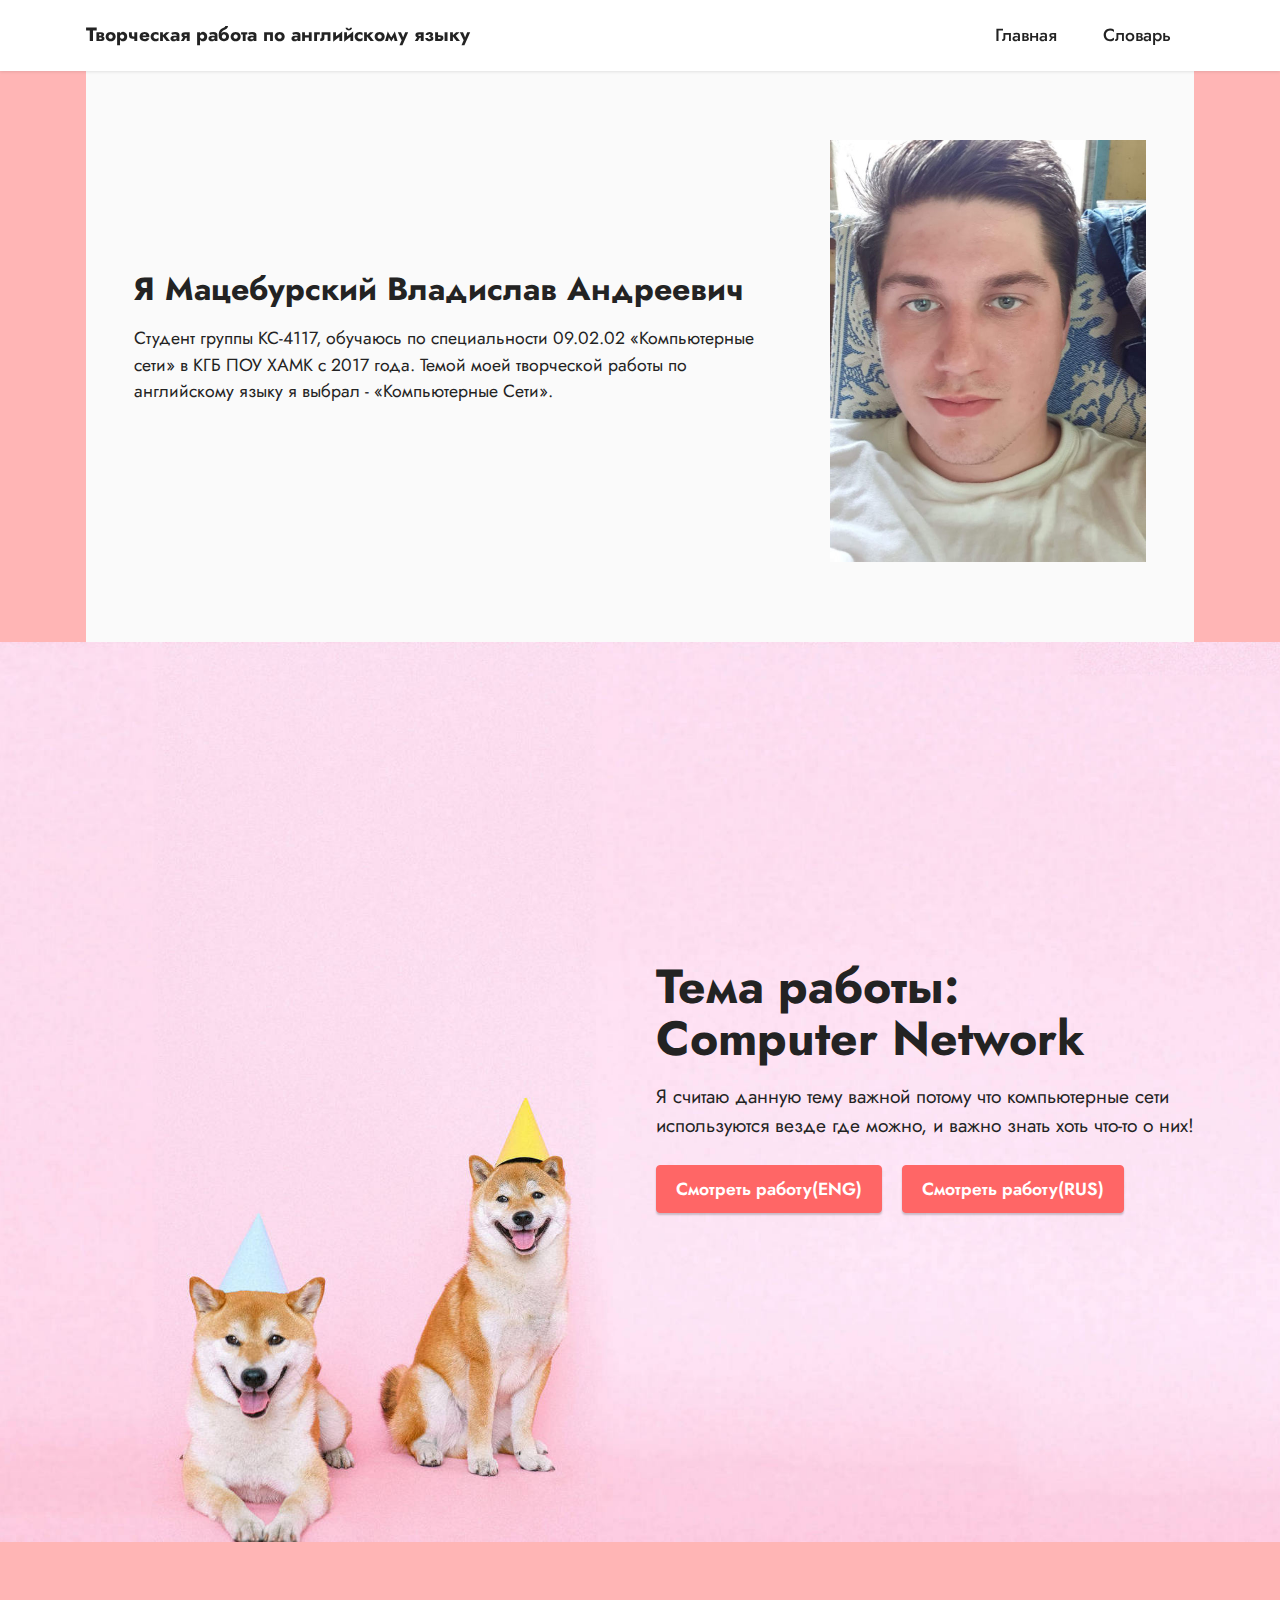
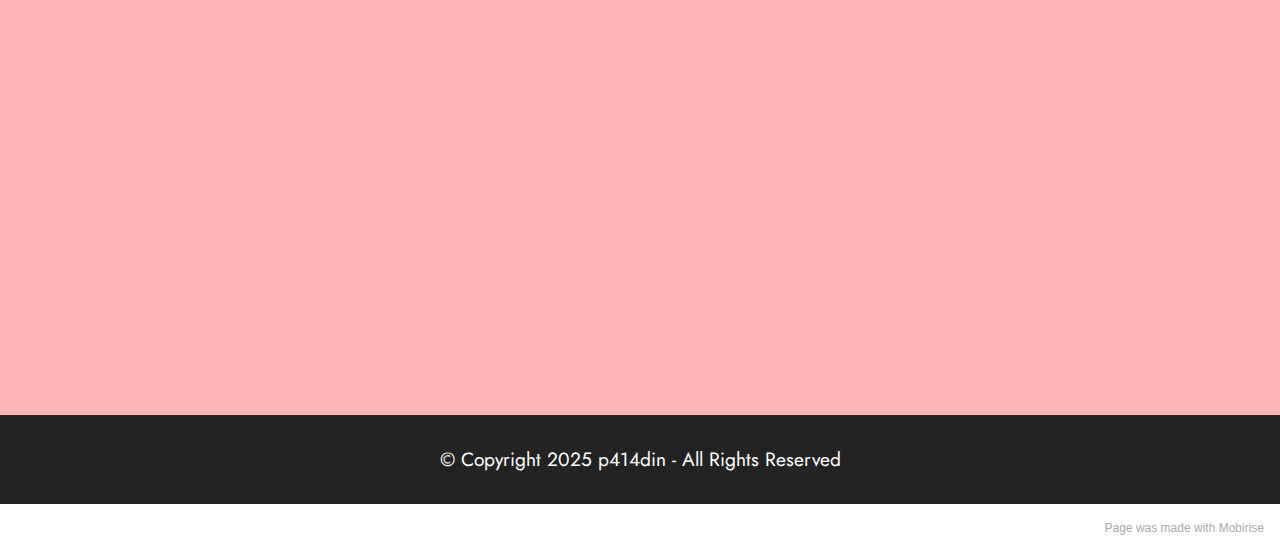
==== commit a39f092a: "test2" ====
--- a/index.html
+++ b/index.html
@@ -45,7 +45,7 @@
             <div class="collapse navbar-collapse" id="navbarSupportedContent">
                 <ul class="navbar-nav nav-dropdown nav-right" data-app-modern-menu="true"><li class="nav-item"><a class="nav-link link text-black text-primary display-4" href="index.html">Главная</a></li>
                     
-                    <li class="nav-item"><a class="nav-link link text-black text-primary display-4" href="page2.html">Словарь</a>
+                    <li class="nav-item"><a class="nav-link link text-black text-primary display-4" href="Dictionary.html">Словарь</a>
                     </li></ul>
                 
                 
@@ -91,7 +91,7 @@
                 <h1 class="mbr-section-title mbr-fonts-style mb-3 display-2"><strong>Тема работы: Computer Network</strong></h1>
                 
                 <p class="mbr-text mbr-fonts-style display-7">Я считаю данную тему важной потому что компьютерные сети используются везде где можно, и важно знать хоть что-то о них!</p>
-                <div class="mbr-section-btn mt-3"><a class="btn btn-secondary display-4" href="page1.html">Смотреть работу(ENG)</a> <a class="btn btn-secondary display-4" href="page3.html">Смотреть работу(RUS)</a></div>
+                <div class="mbr-section-btn mt-3"><a class="btn btn-secondary display-4" href="HomeWork.html">Смотреть работу(ENG)</a> <a class="btn btn-secondary display-4" href="HomeWorkRU.html">Смотреть работу(RUS)</a></div>
             </div>
         </div>
     </div>
@@ -109,7 +109,7 @@
                 
                 
                 
-                <div class="video-wrapper mt-4"><iframe class="mbr-embedded-video" src="https://www.youtube.com/embed/uaWW2tgfe-A?rel=0&amp;amp;showinfo=0&amp;autoplay=1&amp;loop=1&amp;playlist=uaWW2tgfe-A" width="1280" height="720" frameborder="0" allowfullscreen></iframe></div>
+                <div class="video-wrapper mt-4"><iframe class="mbr-embedded-video" src="https://www.youtube.com/embed/uaWW2tgfe-A?rel=0&amp;amp;showinfo=0&amp;autoplay=0&amp;loop=1&amp;playlist=uaWW2tgfe-A" width="1280" height="720" frameborder="0" allowfullscreen></iframe></div>
             </div>
         </div>
     </div>
@@ -130,7 +130,7 @@
             </div>
         </div>
     </div>
-</section><section style="background-color: #fff; font-family: -apple-system, BlinkMacSystemFont, 'Segoe UI', 'Roboto', 'Helvetica Neue', Arial, sans-serif; color:#aaa; font-size:12px; padding: 0; align-items: center; display: flex;"><a href="https://mobirise.site/t" style="flex: 1 1; height: 3rem; padding-left: 1rem;"></a><p style="flex: 0 0 auto; margin:0; padding-right:1rem;">Start your own site - <a href="https://mobirise.site/v" style="color:#aaa;">See here</a></p></section><script src="assets/web/assets/jquery/jquery.min.js"></script>  <script src="assets/popper/popper.min.js"></script>  <script src="assets/tether/tether.min.js"></script>  <script src="assets/bootstrap/js/bootstrap.min.js"></script>  <script src="assets/smoothscroll/smooth-scroll.js"></script>  <script src="assets/dropdown/js/nav-dropdown.js"></script>  <script src="assets/dropdown/js/navbar-dropdown.js"></script>  <script src="assets/touchswipe/jquery.touch-swipe.min.js"></script>  <script src="assets/playervimeo/vimeo_player.js"></script>  <script src="assets/theme/js/script.js"></script>  
+</section><section style="background-color: #fff; font-family: -apple-system, BlinkMacSystemFont, 'Segoe UI', 'Roboto', 'Helvetica Neue', Arial, sans-serif; color:#aaa; font-size:12px; padding: 0; align-items: center; display: flex;"><a href="https://mobirise.site/w" style="flex: 1 1; height: 3rem; padding-left: 1rem;"></a><p style="flex: 0 0 auto; margin:0; padding-right:1rem;">Page was <a href="https://mobirise.site/h" style="color:#aaa;">made with</a> Mobirise</p></section><script src="assets/web/assets/jquery/jquery.min.js"></script>  <script src="assets/popper/popper.min.js"></script>  <script src="assets/tether/tether.min.js"></script>  <script src="assets/bootstrap/js/bootstrap.min.js"></script>  <script src="assets/smoothscroll/smooth-scroll.js"></script>  <script src="assets/dropdown/js/nav-dropdown.js"></script>  <script src="assets/dropdown/js/navbar-dropdown.js"></script>  <script src="assets/touchswipe/jquery.touch-swipe.min.js"></script>  <script src="assets/playervimeo/vimeo_player.js"></script>  <script src="assets/theme/js/script.js"></script>  
   
   
 </body>
